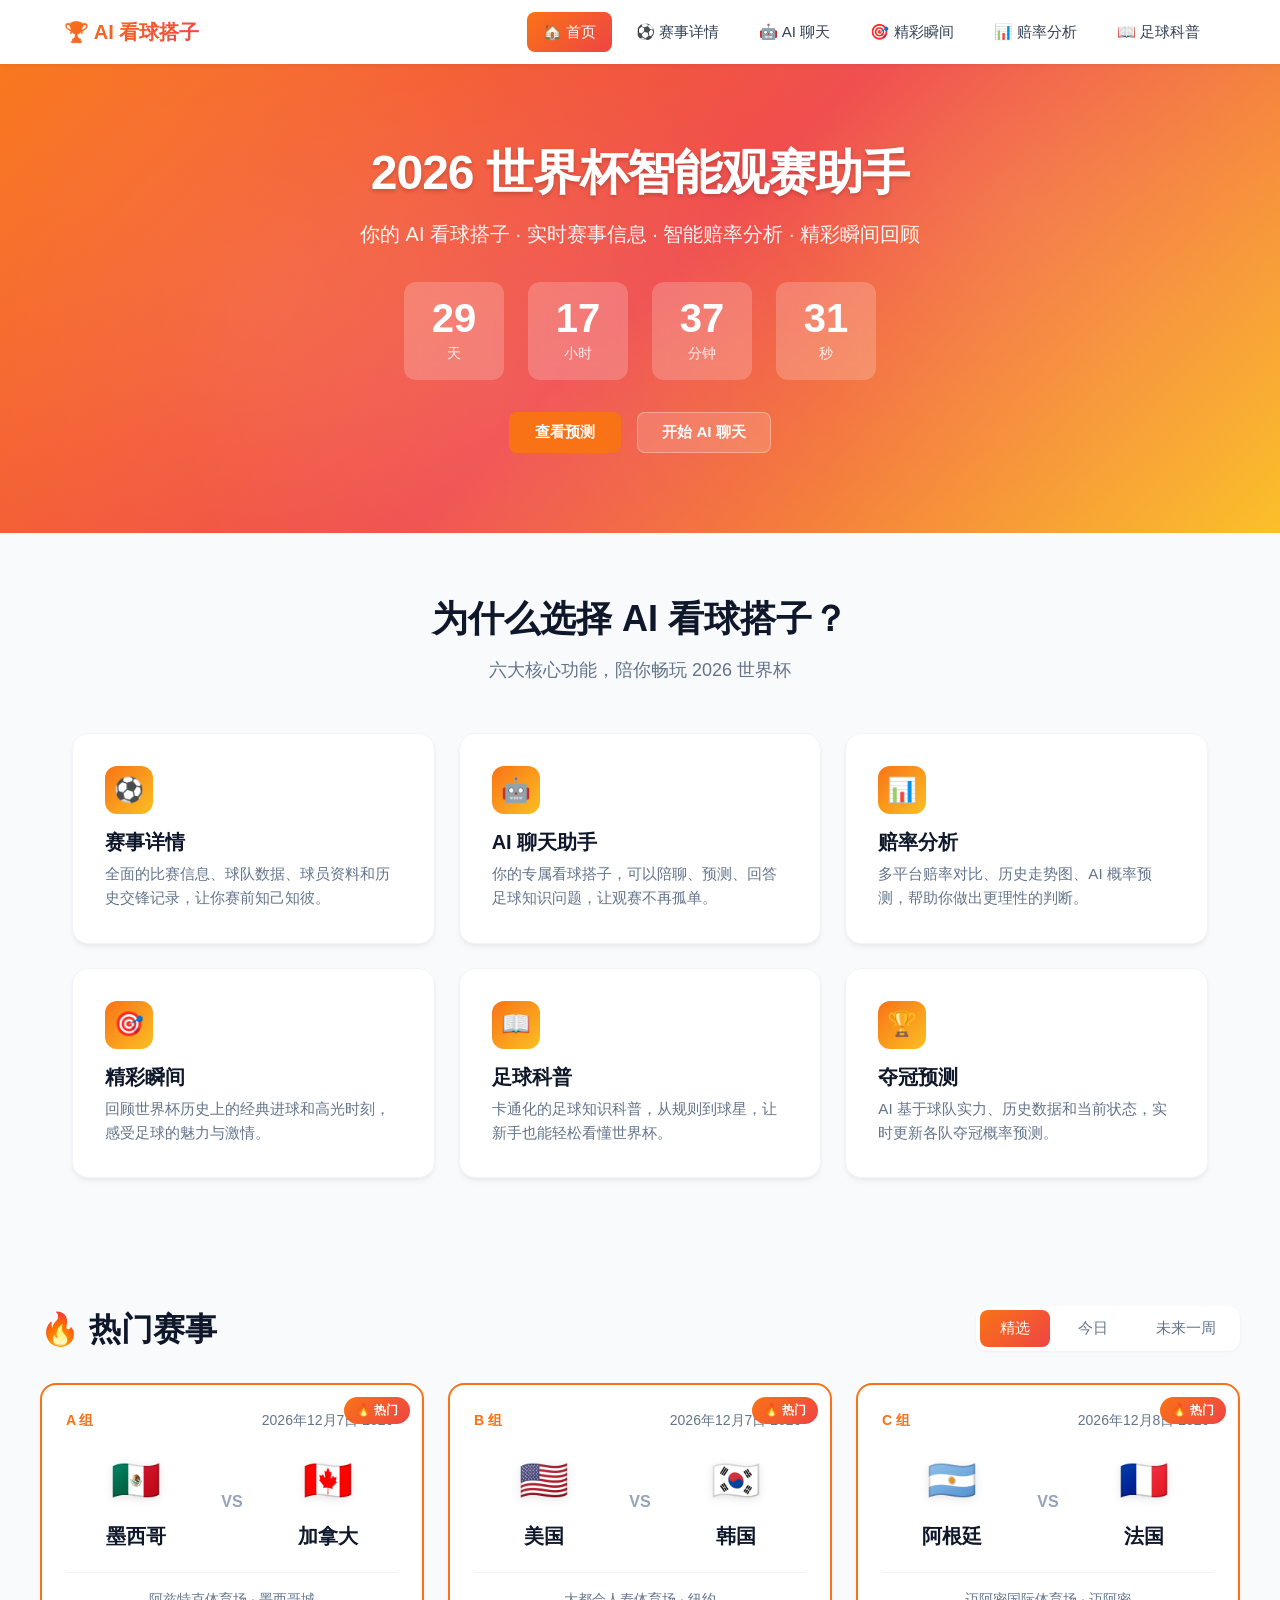
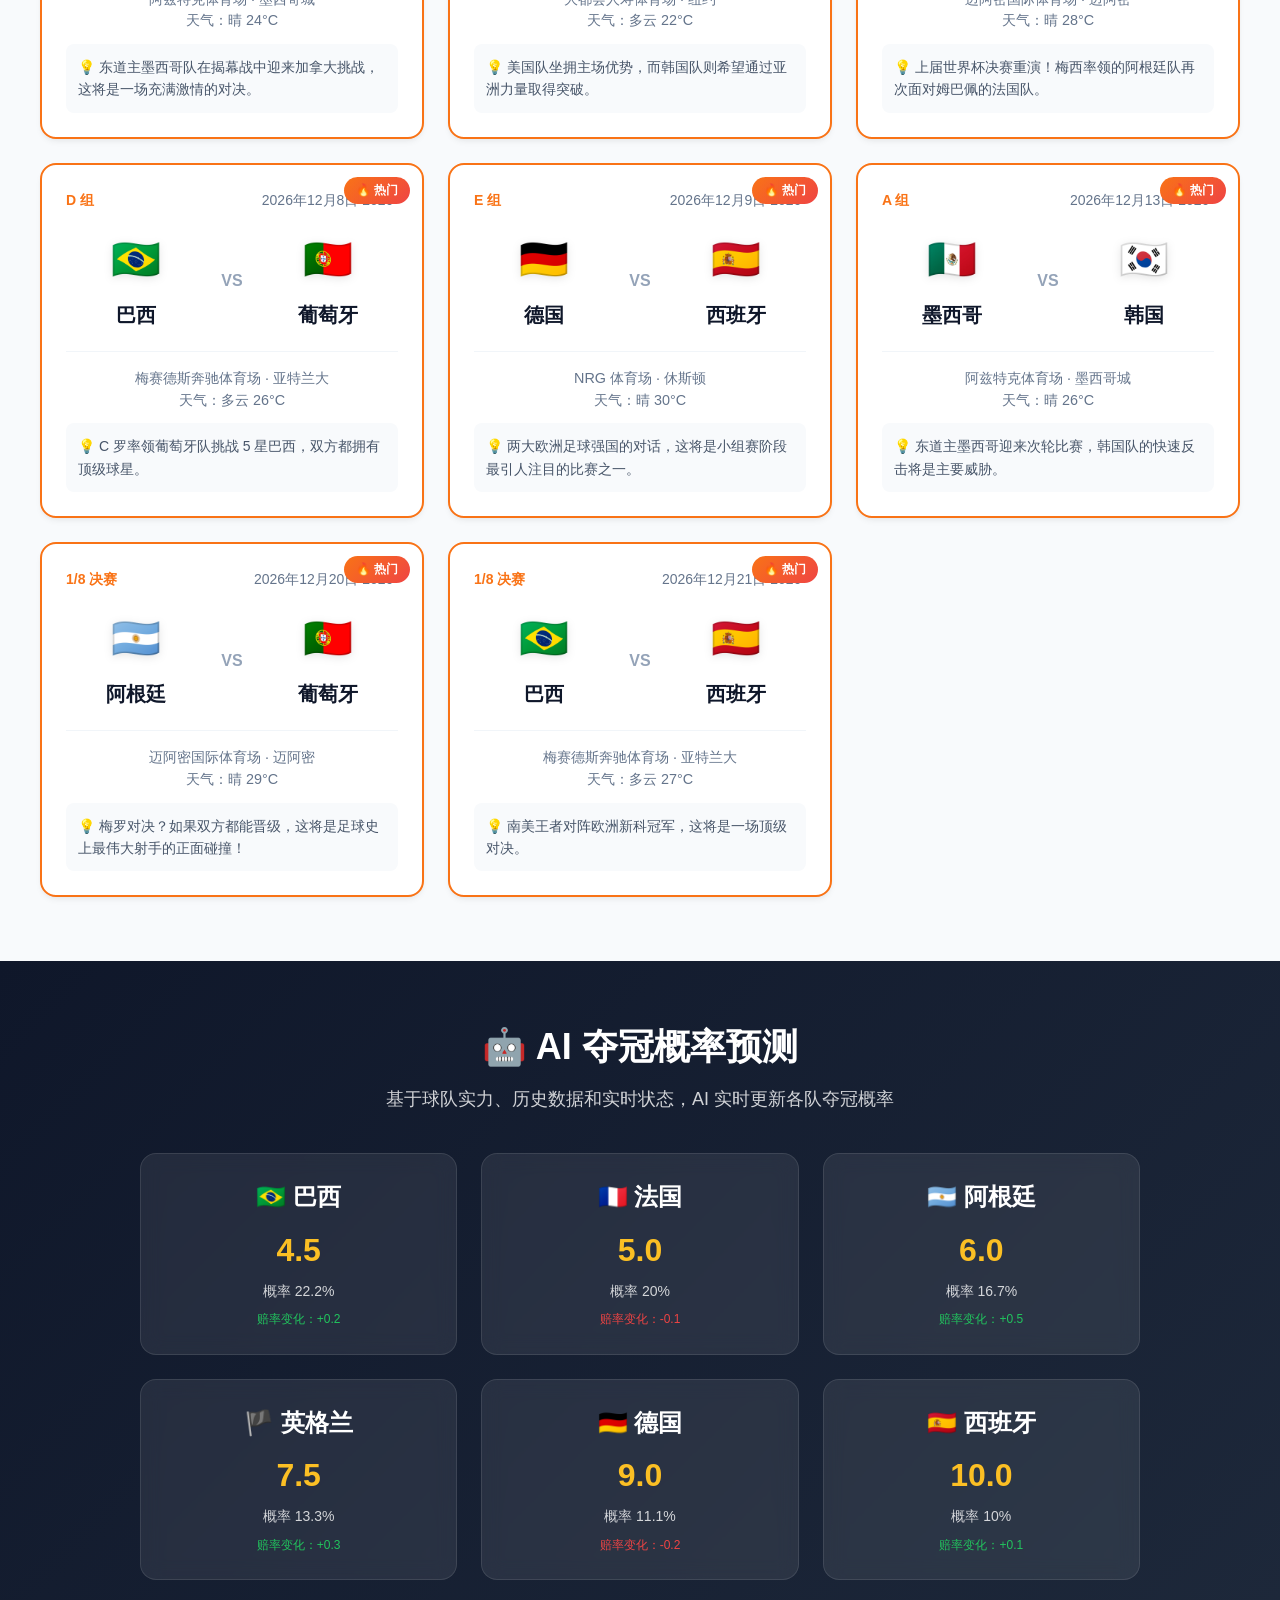
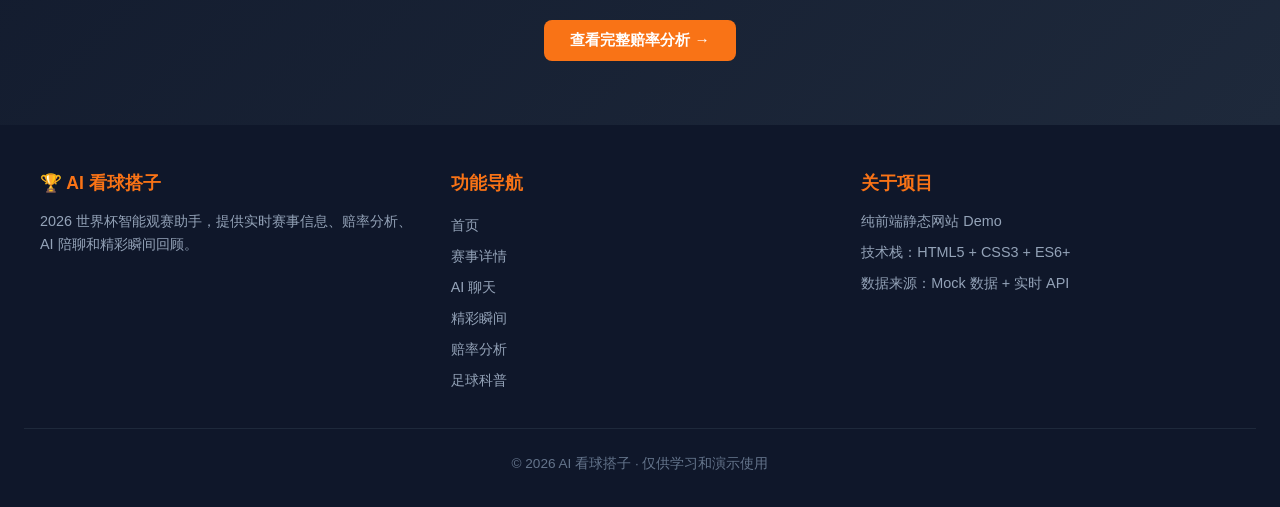
==== index.html @ 65ddd006 "feat: 2026 世界杯智能观赛助手 MVP 版本 - 首页、赛事详情、AI 聊天、精彩瞬间、赔率分析、足球科普 6 大功能模块" ====
<!DOCTYPE html>
<html lang="zh-CN">
<head>
  <meta charset="UTF-8" />
  <meta name="viewport" content="width=device-width, initial-scale=1.0" />
  <title>AI 看球搭子 — 2026 世界杯智能观赛助手</title>
  <meta name="description" content="2026 世界杯智能观赛助手，提供赛事信息、赔率分析、AI 陪聊和精彩瞬间回顾。" />
  <link rel="stylesheet" href="src/styles/variables.css" />
  <link rel="stylesheet" href="src/styles/reset.css" />
  <link rel="stylesheet" href="src/styles/global.css" />
  <link rel="stylesheet" href="src/styles/home.css" />
</head>
<body>
  <nav class="header" id="app-header"></nav>

  <section class="home-hero">
    <div class="home-hero-content">
      <h1 class="home-hero__title">2026 世界杯智能观赛助手</h1>
      <p class="home-hero__subtitle">
        你的 AI 看球搭子 · 实时赛事信息 · 智能赔率分析 · 精彩瞬间回顾
      </p>

      <div class="home-hero__countdown" id="countdown">
        <div class="countdown-item">
          <div class="countdown-item__value" id="cd-days">00</div>
          <div class="countdown-item__label">天</div>
        </div>
        <div class="countdown-item">
          <div class="countdown-item__value" id="cd-hours">00</div>
          <div class="countdown-item__label">小时</div>
        </div>
        <div class="countdown-item">
          <div class="countdown-item__value" id="cd-minutes">00</div>
          <div class="countdown-item__label">分钟</div>
        </div>
        <div class="countdown-item">
          <div class="countdown-item__value" id="cd-seconds">00</div>
          <div class="countdown-item__label">秒</div>
        </div>
      </div>

      <div class="home-hero__cta">
        <button class="btn btn-primary" id="cta-prediction" type="button">
          查看预测
        </button>
        <button class="btn btn-secondary" id="cta-chat" type="button" style="background: rgba(255,255,255,0.15); color: white; border: 1px solid rgba(255,255,255,0.3);">
          开始 AI 聊天
        </button>
      </div>
    </div>
  </section>

  <section class="home-features">
    <h2 class="home-features__title">为什么选择 AI 看球搭子？</h2>
    <p class="home-features__subtitle">六大核心功能，陪你畅玩 2026 世界杯</p>

    <div class="feature-grid">
      <a href="match-detail.html" class="feature-card" style="text-decoration: none; color: inherit;">
        <div class="feature-card__icon">⚽</div>
        <h3 class="feature-card__title">赛事详情</h3>
        <p class="feature-card__desc">
          全面的比赛信息、球队数据、球员资料和历史交锋记录，让你赛前知己知彼。
        </p>
      </a>

      <a href="chat.html" class="feature-card" style="text-decoration: none; color: inherit;">
        <div class="feature-card__icon">🤖</div>
        <h3 class="feature-card__title">AI 聊天助手</h3>
        <p class="feature-card__desc">
          你的专属看球搭子，可以陪聊、预测、回答足球知识问题，让观赛不再孤单。
        </p>
      </a>

      <a href="odds.html" class="feature-card" style="text-decoration: none; color: inherit;">
        <div class="feature-card__icon">📊</div>
        <h3 class="feature-card__title">赔率分析</h3>
        <p class="feature-card__desc">
          多平台赔率对比、历史走势图、AI 概率预测，帮助你做出更理性的判断。
        </p>
      </a>

      <a href="highlights.html" class="feature-card" style="text-decoration: none; color: inherit;">
        <div class="feature-card__icon">🎯</div>
        <h3 class="feature-card__title">精彩瞬间</h3>
        <p class="feature-card__desc">
          回顾世界杯历史上的经典进球和高光时刻，感受足球的魅力与激情。
        </p>
      </a>

      <a href="cartoon.html" class="feature-card" style="text-decoration: none; color: inherit;">
        <div class="feature-card__icon">📖</div>
        <h3 class="feature-card__title">足球科普</h3>
        <p class="feature-card__desc">
          卡通化的足球知识科普，从规则到球星，让新手也能轻松看懂世界杯。
        </p>
      </a>

      <a href="odds.html" class="feature-card" style="text-decoration: none; color: inherit;">
        <div class="feature-card__icon">🏆</div>
        <h3 class="feature-card__title">夺冠预测</h3>
        <p class="feature-card__desc">
          AI 基于球队实力、历史数据和当前状态，实时更新各队夺冠概率预测。
        </p>
      </a>
    </div>
  </section>

  <section class="home-matches">
    <div class="home-matches__inner">
      <div class="home-matches__header">
        <h2 class="home-matches__title">🔥 热门赛事</h2>
        <div class="home-tabs" id="match-tabs">
          <button class="home-tab home-tab--active" data-tab="hot" type="button">精选</button>
          <button class="home-tab" data-tab="today" type="button">今日</button>
          <button class="home-tab" data-tab="upcoming" type="button">未来一周</button>
        </div>
      </div>

      <div class="match-grid" id="match-list">
        <div style="grid-column: 1 / -1; text-align: center; padding: 3rem; color: #64748b;">
          正在加载比赛信息...
        </div>
      </div>
    </div>
  </section>

  <section class="home-ai-prediction">
    <div class="home-ai-prediction__inner">
      <h2 class="home-ai-prediction__title">🤖 AI 夺冠概率预测</h2>
      <p class="home-ai-prediction__subtitle">
        基于球队实力、历史数据和实时状态，AI 实时更新各队夺冠概率
      </p>

      <div class="prediction-grid" id="prediction-grid">
        <div style="grid-column: 1 / -1; color: rgba(255,255,255,0.7); text-align: center; padding: 2rem;">
          正在加载预测数据...
        </div>
      </div>

      <button class="btn btn-primary" id="cta-odds-detail" type="button">
        查看完整赔率分析 →
      </button>
    </div>
  </section>

  <footer class="footer" id="app-footer"></footer>

  <script type="module" src="src/pages/Home.js"></script>
</body>
</html>
---- src/styles/variables.css ----
:root {
  --primary: #f97316;
  --secondary: #ef4444;
  --accent: #fbbf24;
  --dark: #0f172a;
  --dark-2: #1e293b;
  --dark-3: #334155;
  --light: #f8fafc;
  --light-2: #e2e8f0;
  --light-3: #cbd5e1;
  --success: #22c55e;
  --warning: #facc15;
  --danger: #ef4444;
  --info: #3b82f6;
  --font-family: 'Outfit', -apple-system, BlinkMacSystemFont, 'Segoe UI', sans-serif;
  --spacing-xs: 0.25rem;
  --spacing-sm: 0.5rem;
  --spacing-md: 1rem;
  --spacing-lg: 1.5rem;
  --spacing-xl: 2rem;
  --spacing-2xl: 3rem;
  --radius-sm: 0.25rem;
  --radius-md: 0.5rem;
  --radius-lg: 1rem;
  --radius-xl: 1.5rem;
  --shadow-sm: 0 1px 2px rgba(0, 0, 0, 0.05);
  --shadow-md: 0 4px 6px -1px rgba(0, 0, 0, 0.1), 0 2px 4px -1px rgba(0, 0, 0, 0.06);
  --shadow-lg: 0 10px 15px -3px rgba(0, 0, 0, 0.1), 0 4px 6px -2px rgba(0, 0, 0, 0.05);
  --shadow-xl: 0 20px 25px -5px rgba(0, 0, 0, 0.1), 0 10px 10px -5px rgba(0, 0, 0, 0.04);
  --transition-fast: 0.15s ease;
  --transition: 0.3s ease;
  --transition-slow: 0.5s ease;
}
---- src/styles/global.css ----
@import './variables.css';
@import './reset.css';

.container {
  max-width: 1200px;
  margin: 0 auto;
  padding: 0 var(--spacing-md);
}

.section {
  padding: var(--spacing-2xl) 0;
}

.section-title {
  font-size: 2rem;
  font-weight: 700;
  margin-bottom: var(--spacing-lg);
  color: var(--dark);
}

.section-subtitle {
  font-size: 1.125rem;
  color: var(--dark-3);
  margin-bottom: var(--spacing-xl);
}

.btn {
  display: inline-flex;
  align-items: center;
  justify-content: center;
  padding: var(--spacing-sm) var(--spacing-lg);
  border-radius: var(--radius-md);
  font-weight: 600;
  font-size: 0.95rem;
  transition: all var(--transition-fast);
  border: 2px solid transparent;
  cursor: pointer;
  gap: var(--spacing-sm);
}

.btn-primary {
  background-color: var(--primary);
  color: white;
}

.btn-primary:hover {
  background-color: var(--secondary);
  transform: translateY(-1px);
  box-shadow: var(--shadow-md);
}

.btn-secondary {
  background-color: white;
  color: var(--dark);
  border-color: var(--light-3);
}

.btn-secondary:hover {
  border-color: var(--primary);
  color: var(--primary);
}

.card {
  background: white;
  border-radius: var(--radius-lg);
  padding: var(--spacing-lg);
  box-shadow: var(--shadow-md);
  transition: transform var(--transition), box-shadow var(--transition);
}

.card:hover {
  transform: translateY(-2px);
  box-shadow: var(--shadow-lg);
}

.grid {
  display: grid;
  gap: var(--spacing-lg);
}

.grid-2 {
  grid-template-columns: repeat(2, 1fr);
}

.grid-3 {
  grid-template-columns: repeat(3, 1fr);
}

.grid-4 {
  grid-template-columns: repeat(4, 1fr);
}

.flex {
  display: flex;
}

.flex-col {
  flex-direction: column;
}

.items-center {
  align-items: center;
}

.justify-center {
  justify-content: center;
}

.justify-between {
  justify-content: space-between;
}

.gap-sm {
  gap: var(--spacing-sm);
}

.gap-md {
  gap: var(--spacing-md);
}

.gap-lg {
  gap: var(--spacing-lg);
}

.text-center {
  text-align: center;
}

.text-primary {
  color: var(--primary);
}

.text-secondary {
  color: var(--secondary);
}

.text-muted {
  color: var(--dark-3);
}

.text-success {
  color: var(--success);
}

.text-danger {
  color: var(--danger);
}

.bg-primary {
  background-color: var(--primary);
}

.bg-dark {
  background-color: var(--dark);
  color: white;
}

.bg-accent {
  background-color: var(--accent);
}

.badge {
  display: inline-block;
  padding: var(--spacing-xs) var(--spacing-md);
  border-radius: var(--radius-sm);
  font-size: 0.75rem;
  font-weight: 600;
  text-transform: uppercase;
  letter-spacing: 0.05em;
}

.badge-primary {
  background-color: rgba(249, 115, 22, 0.15);
  color: var(--primary);
}

.badge-success {
  background-color: rgba(34, 197, 94, 0.15);
  color: var(--success);
}

.badge-danger {
  background-color: rgba(239, 68, 68, 0.15);
  color: var(--danger);
}

.mt-sm { margin-top: var(--spacing-sm); }
.mt-md { margin-top: var(--spacing-md); }
.mt-lg { margin-top: var(--spacing-lg); }
.mb-sm { margin-bottom: var(--spacing-sm); }
.mb-md { margin-bottom: var(--spacing-md); }
.mb-lg { margin-bottom: var(--spacing-lg); }

@media (max-width: 1024px) {
  .grid-4 {
    grid-template-columns: repeat(2, 1fr);
  }
  .grid-3 {
    grid-template-columns: repeat(2, 1fr);
  }
}

@media (max-width: 768px) {
  .section {
    padding: var(--spacing-xl) 0;
  }
  .section-title {
    font-size: 1.5rem;
  }
  .grid-2, .grid-3, .grid-4 {
    grid-template-columns: 1fr;
  }
  html {
    font-size: 14px;
  }
}
---- src/styles/home.css ----
.home-hero {
  background: linear-gradient(135deg, #f97316 0%, #ef4444 50%, #fbbf24 100%);
  color: white;
  padding: 80px 20px;
  text-align: center;
  position: relative;
  overflow: hidden;
}

.home-hero::before {
  content: '';
  position: absolute;
  top: 0;
  left: 0;
  right: 0;
  bottom: 0;
  background-image: radial-gradient(circle at 20% 50%, rgba(255,255,255,0.1) 0%, transparent 50%),
                    radial-gradient(circle at 80% 30%, rgba(255,255,255,0.1) 0%, transparent 50%),
                    radial-gradient(circle at 40% 70%, rgba(255,255,255,0.08) 0%, transparent 40%);
  pointer-events: none;
}

.home-hero-content {
  position: relative;
  z-index: 1;
  max-width: 800px;
  margin: 0 auto;
}

.home-hero__title {
  font-size: 3rem;
  font-weight: 800;
  margin-bottom: 1rem;
  letter-spacing: -0.02em;
  text-shadow: 0 2px 4px rgba(0,0,0,0.2);
}

.home-hero__subtitle {
  font-size: 1.25rem;
  opacity: 0.95;
  margin-bottom: 2rem;
}

.home-hero__countdown {
  display: flex;
  justify-content: center;
  gap: 1.5rem;
  margin-bottom: 2rem;
  flex-wrap: wrap;
}

.countdown-item {
  background: rgba(255, 255, 255, 0.2);
  backdrop-filter: blur(10px);
  border-radius: 12px;
  padding: 1rem 1.5rem;
  min-width: 100px;
}

.countdown-item__value {
  font-size: 2.5rem;
  font-weight: 800;
  line-height: 1;
}

.countdown-item__label {
  font-size: 0.875rem;
  opacity: 0.9;
  margin-top: 0.25rem;
}

.home-hero__cta {
  display: flex;
  gap: 1rem;
  justify-content: center;
  flex-wrap: wrap;
}

.home-features {
  padding: 4rem 2rem;
  max-width: 1200px;
  margin: 0 auto;
}

.home-features__title {
  font-size: 2.25rem;
  font-weight: 700;
  text-align: center;
  margin-bottom: 1rem;
  color: #0f172a;
}

.home-features__subtitle {
  text-align: center;
  color: #64748b;
  margin-bottom: 3rem;
  font-size: 1.125rem;
}

.feature-grid {
  display: grid;
  grid-template-columns: repeat(auto-fit, minmax(280px, 1fr));
  gap: 1.5rem;
}

.feature-card {
  background: white;
  border-radius: 16px;
  padding: 2rem;
  box-shadow: 0 4px 6px -1px rgba(0, 0, 0, 0.05), 0 2px 4px -1px rgba(0, 0, 0, 0.03);
  transition: all 0.3s ease;
  border: 1px solid #f1f5f9;
}

.feature-card:hover {
  transform: translateY(-4px);
  box-shadow: 0 20px 25px -5px rgba(0, 0, 0, 0.1), 0 10px 10px -5px rgba(0, 0, 0, 0.04);
  border-color: #f97316;
}

.feature-card__icon {
  width: 48px;
  height: 48px;
  background: linear-gradient(135deg, #f97316, #fbbf24);
  border-radius: 12px;
  display: flex;
  align-items: center;
  justify-content: center;
  font-size: 1.5rem;
  margin-bottom: 1rem;
}

.feature-card__title {
  font-size: 1.25rem;
  font-weight: 700;
  margin-bottom: 0.5rem;
  color: #0f172a;
}

.feature-card__desc {
  color: #64748b;
  font-size: 0.95rem;
  line-height: 1.6;
}

.home-matches {
  background: #f8fafc;
  padding: 4rem 2rem;
}

.home-matches__inner {
  max-width: 1200px;
  margin: 0 auto;
}

.home-matches__header {
  display: flex;
  justify-content: space-between;
  align-items: center;
  margin-bottom: 2rem;
  flex-wrap: wrap;
  gap: 1rem;
}

.home-matches__title {
  font-size: 2rem;
  font-weight: 700;
  color: #0f172a;
}

.home-tabs {
  display: flex;
  gap: 0.5rem;
  background: white;
  padding: 0.25rem;
  border-radius: 12px;
  box-shadow: 0 1px 3px rgba(0, 0, 0, 0.05);
}

.home-tab {
  padding: 0.5rem 1.25rem;
  border-radius: 8px;
  font-size: 0.95rem;
  font-weight: 500;
  color: #64748b;
  cursor: pointer;
  transition: all 0.2s ease;
  border: none;
  background: transparent;
}

.home-tab:hover {
  color: #f97316;
  background: #fff7ed;
}

.home-tab--active {
  background: linear-gradient(135deg, #f97316, #ef4444);
  color: white;
}

.home-tab--active:hover {
  background: linear-gradient(135deg, #f97316, #ef4444);
  color: white;
}

.match-grid {
  display: grid;
  grid-template-columns: repeat(auto-fit, minmax(350px, 1fr));
  gap: 1.5rem;
}

.match-card {
  background: white;
  border-radius: 16px;
  padding: 1.5rem;
  box-shadow: 0 4px 6px -1px rgba(0, 0, 0, 0.05), 0 2px 4px -1px rgba(0, 0, 0, 0.03);
  transition: all 0.3s ease;
  cursor: pointer;
  border: 2px solid transparent;
}

.match-card:hover {
  transform: translateY(-4px);
  box-shadow: 0 20px 25px -5px rgba(0, 0, 0, 0.1), 0 10px 10px -5px rgba(0, 0, 0, 0.04);
  border-color: #f97316;
}

.match-card--hot {
  border: 2px solid #f97316;
  position: relative;
  overflow: hidden;
}

.match-card--hot::before {
  content: '🔥 热门';
  position: absolute;
  top: 12px;
  right: 12px;
  background: linear-gradient(135deg, #f97316, #ef4444);
  color: white;
  padding: 0.25rem 0.75rem;
  border-radius: 100px;
  font-size: 0.75rem;
  font-weight: 600;
}

.match-card__header {
  display: flex;
  justify-content: space-between;
  align-items: center;
  margin-bottom: 1rem;
  font-size: 0.875rem;
  color: #64748b;
}

.match-card__stage {
  font-weight: 600;
  color: #f97316;
}

.match-card__teams {
  display: flex;
  justify-content: space-between;
  align-items: center;
  margin-bottom: 1rem;
}

.team-info {
  flex: 1;
  text-align: center;
}

.team-info__name {
  font-size: 1.25rem;
  font-weight: 700;
  color: #0f172a;
  margin-bottom: 0.25rem;
}

.team-info__flag {
  font-size: 2.5rem;
  margin-bottom: 0.5rem;
  filter: drop-shadow(0 2px 4px rgba(0,0,0,0.1));
}

.match-card__vs {
  padding: 0 1rem;
  font-weight: 700;
  font-size: 1rem;
  color: #94a3b8;
}

.match-card__info {
  text-align: center;
  padding-top: 1rem;
  border-top: 1px solid #f1f5f9;
  font-size: 0.9rem;
  color: #64748b;
  line-height: 1.5;
}

.match-card__venue {
  font-weight: 500;
}

.match-card__preview {
  margin-top: 0.75rem;
  padding: 0.75rem;
  background: #f8fafc;
  border-radius: 8px;
  font-size: 0.875rem;
  color: #475569;
  text-align: left;
  line-height: 1.6;
}

.home-ai-prediction {
  background: linear-gradient(135deg, #0f172a 0%, #1e293b 100%);
  color: white;
  padding: 4rem 2rem;
}

.home-ai-prediction__inner {
  max-width: 1000px;
  margin: 0 auto;
  text-align: center;
}

.home-ai-prediction__title {
  font-size: 2.25rem;
  font-weight: 700;
  margin-bottom: 1rem;
}

.home-ai-prediction__subtitle {
  font-size: 1.125rem;
  opacity: 0.8;
  margin-bottom: 2.5rem;
}

.prediction-grid {
  display: grid;
  grid-template-columns: repeat(auto-fit, minmax(250px, 1fr));
  gap: 1.5rem;
  margin-bottom: 2.5rem;
}

.prediction-card {
  background: rgba(255, 255, 255, 0.08);
  backdrop-filter: blur(10px);
  border-radius: 16px;
  padding: 1.5rem;
  border: 1px solid rgba(255,255,255,0.1);
}

.prediction-card__team {
  font-size: 1.5rem;
  font-weight: 700;
  margin-bottom: 0.5rem;
}

.prediction-card__odds {
  font-size: 2rem;
  font-weight: 800;
  color: #fbbf24;
  margin-bottom: 0.25rem;
}

.prediction-card__prob {
  font-size: 0.875rem;
  opacity: 0.8;
}

.prediction-card__change {
  font-size: 0.75rem;
  color: #22c55e;
  margin-top: 0.5rem;
}

.prediction-card__change--down {
  color: #ef4444;
}

@media (max-width: 768px) {
  .home-hero {
    padding: 4rem 1rem;
  }

  .home-hero__title {
    font-size: 2rem;
  }

  .home-hero__subtitle {
    font-size: 1rem;
  }

  .countdown-item {
    padding: 0.75rem 1rem;
    min-width: 80px;
  }

  .countdown-item__value {
    font-size: 1.75rem;
  }

  .home-features {
    padding: 2.5rem 1rem;
  }

  .home-features__title {
    font-size: 1.75rem;
  }

  .home-matches {
    padding: 2.5rem 1rem;
  }

  .home-matches__title {
    font-size: 1.5rem;
  }

  .match-grid {
    grid-template-columns: 1fr;
  }

  .team-info__name {
    font-size: 1.1rem;
  }

  .home-ai-prediction {
    padding: 2.5rem 1rem;
  }

  .home-ai-prediction__title {
    font-size: 1.75rem;
  }
}
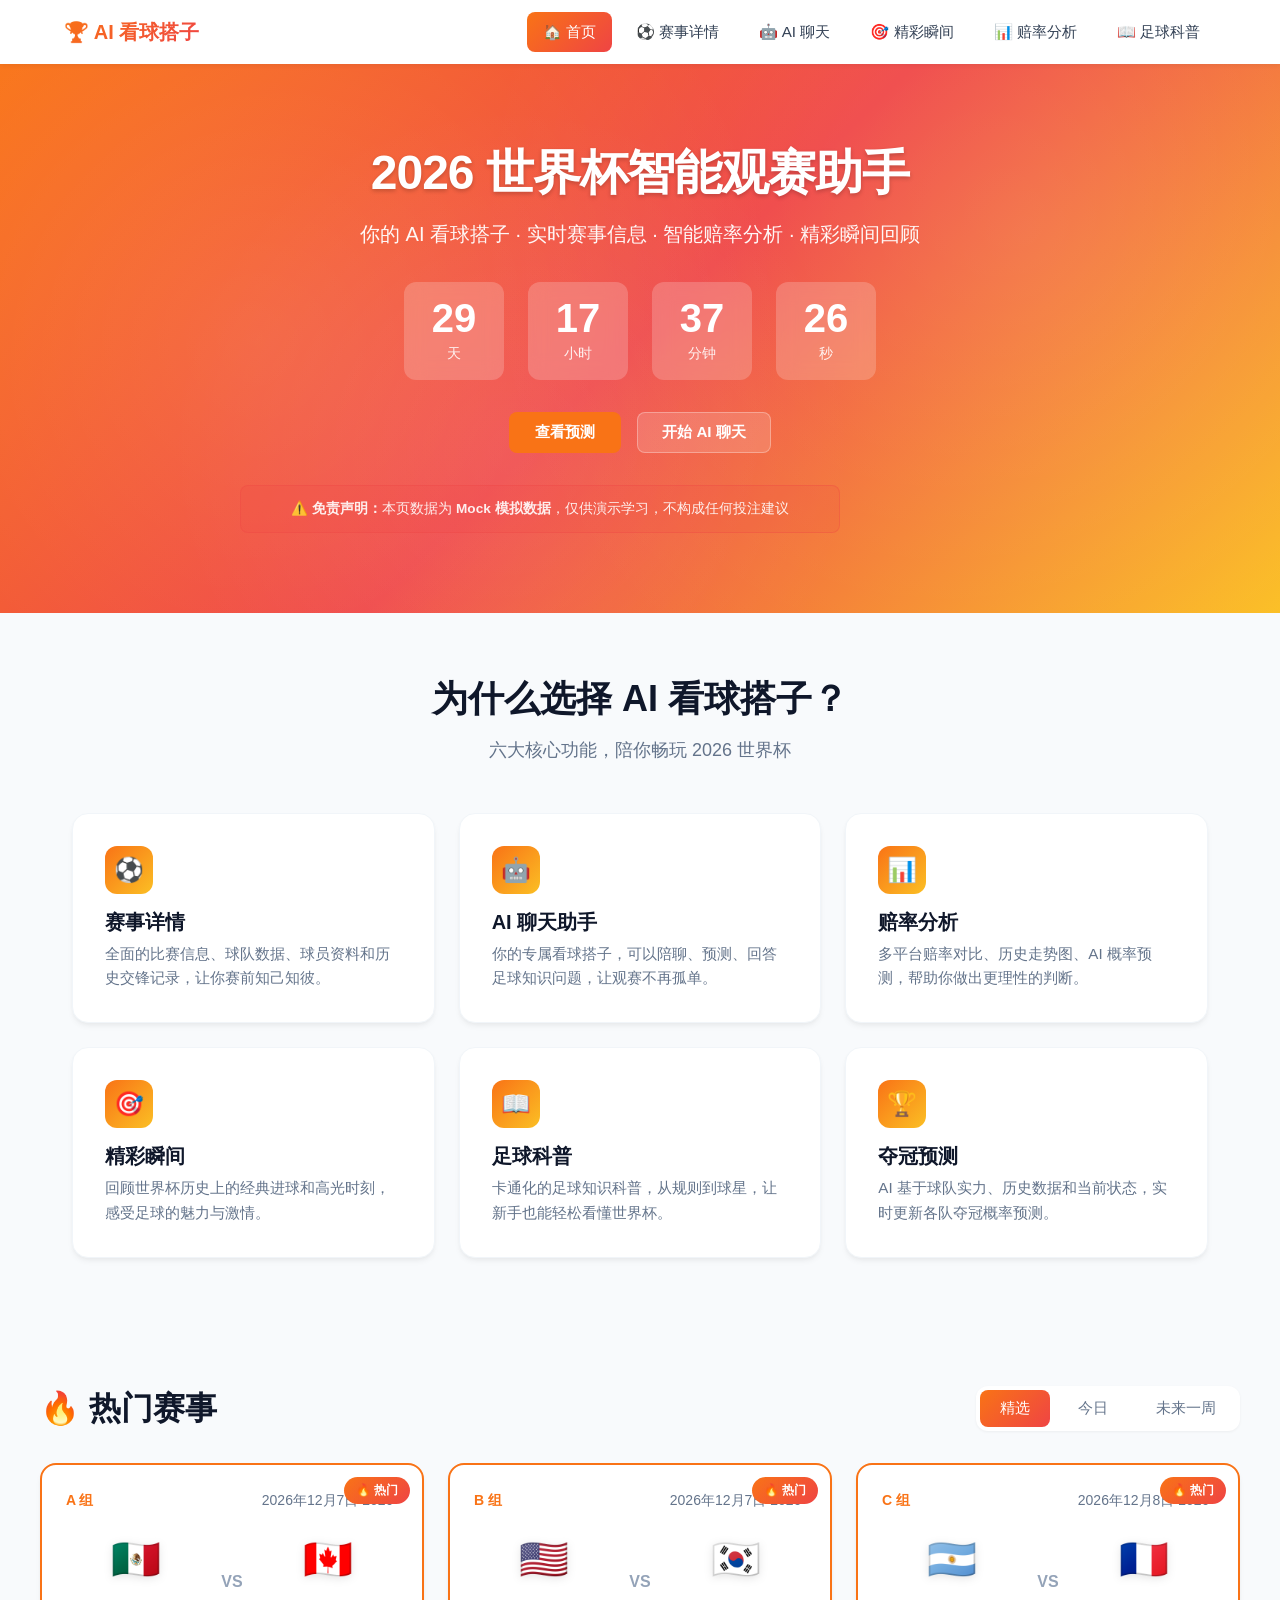
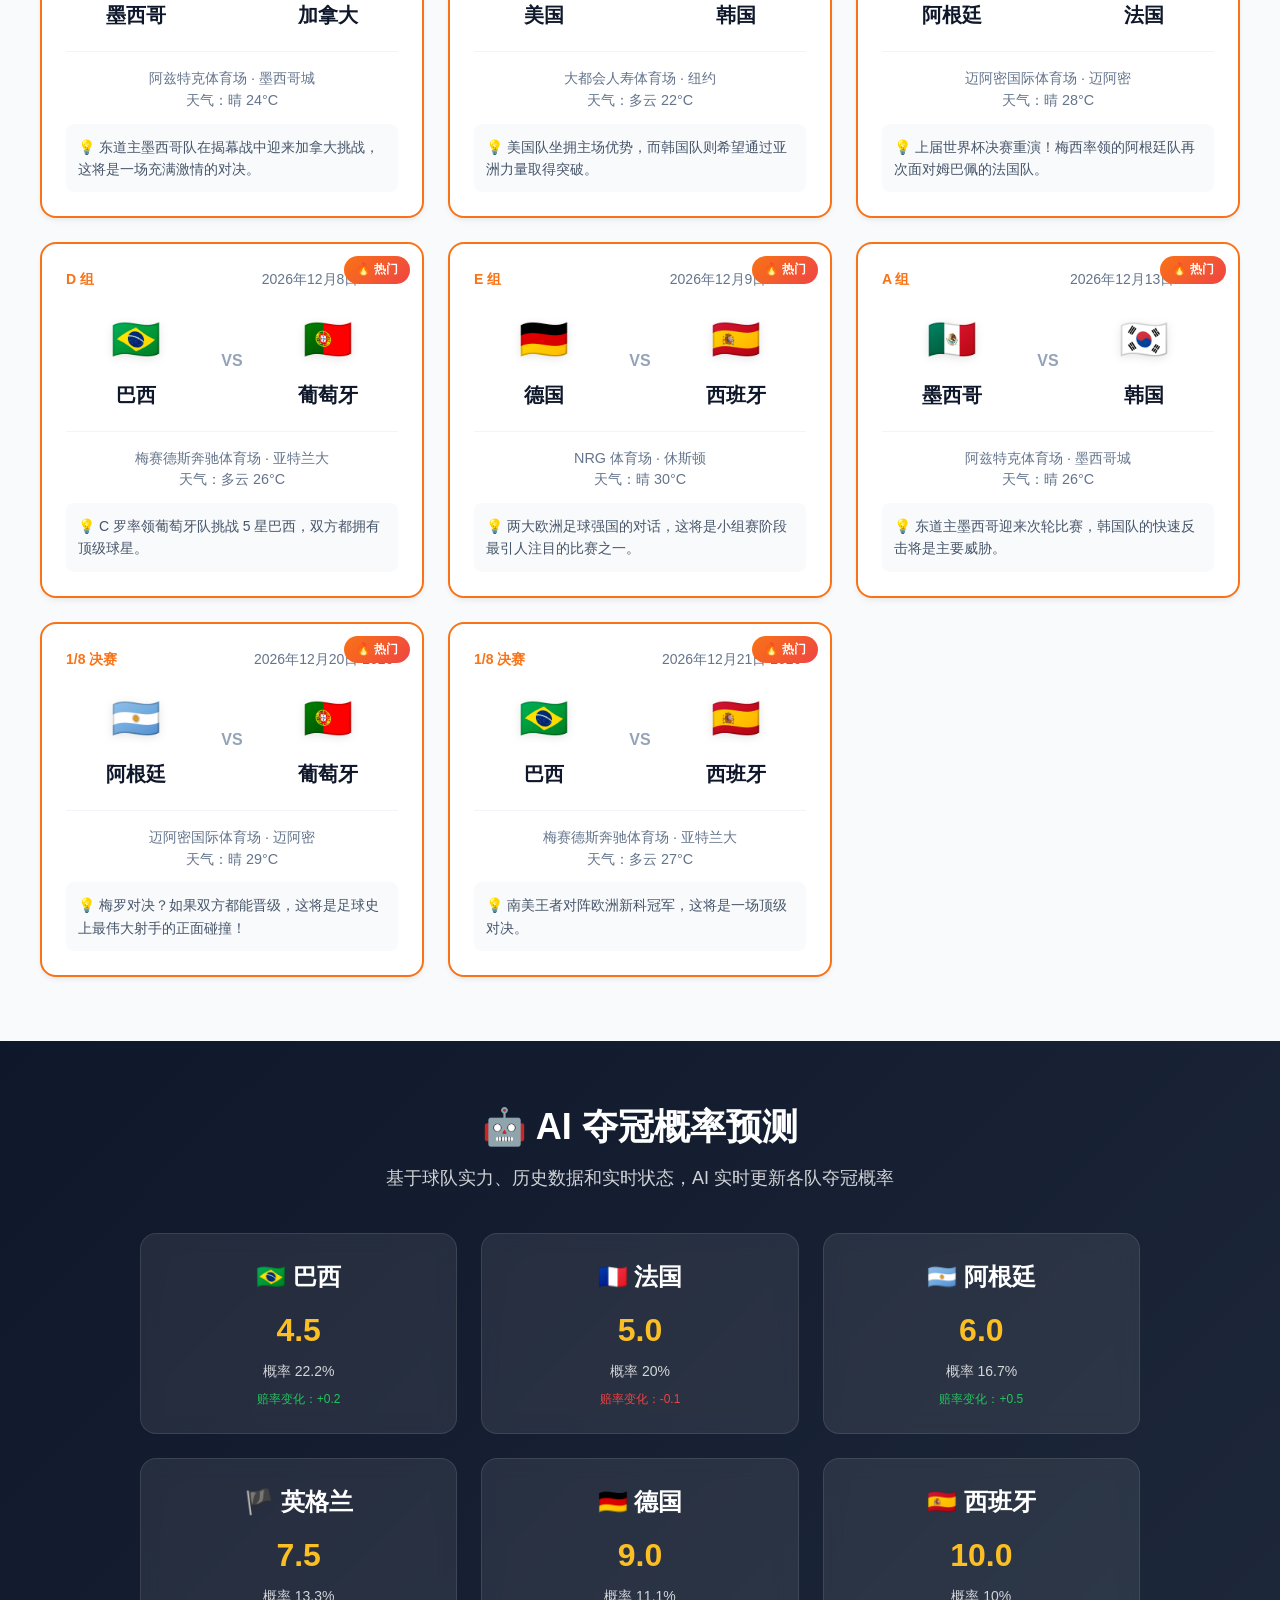
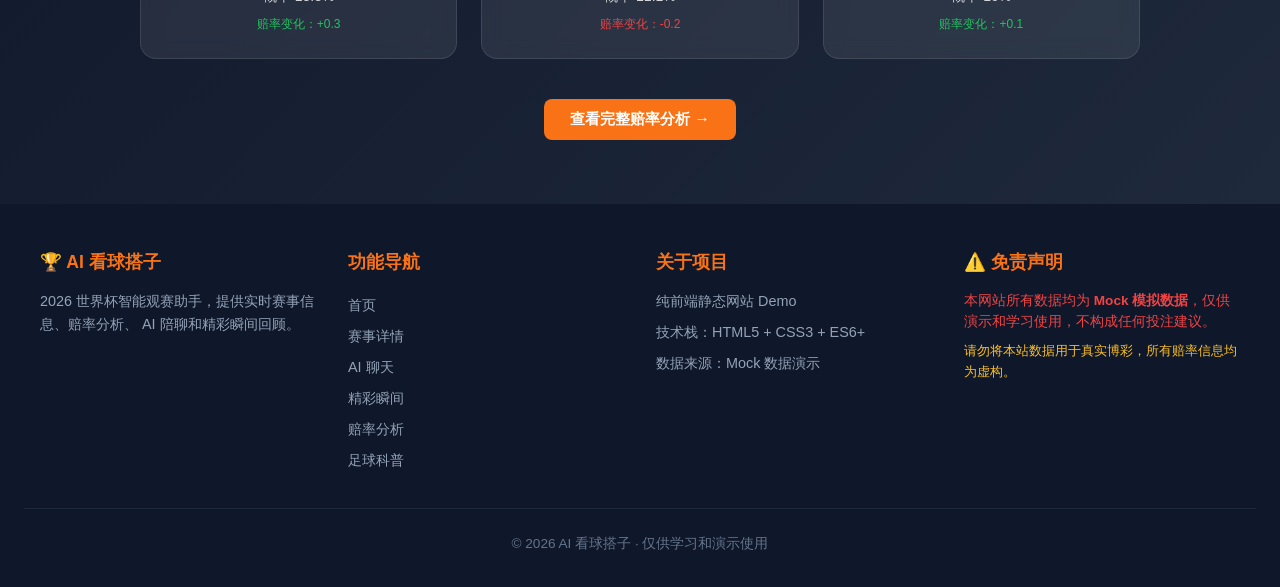
==== commit d8a7601f: "docs: 添加数据免责声明，提醒用户数据为Mock模拟数据" ====
--- a/index.html
+++ b/index.html
@@ -46,6 +46,10 @@
         <button class="btn btn-secondary" id="cta-chat" type="button" style="background: rgba(255,255,255,0.15); color: white; border: 1px solid rgba(255,255,255,0.3);">
           开始 AI 聊天
         </button>
+      </div>
+
+      <div class="home-hero__disclaimer" style="margin-top: 2rem; padding: 0.75rem 1rem; background: rgba(239, 68, 68, 0.15); border: 1px solid rgba(239, 68, 68, 0.3); border-radius: 8px; font-size: 0.85rem; color: rgba(255,255,255,0.9); max-width: 600px;">
+        ⚠️ <strong>免责声明：</strong>本页数据为 <strong>Mock 模拟数据</strong>，仅供演示学习，不构成任何投注建议
       </div>
     </div>
   </section>
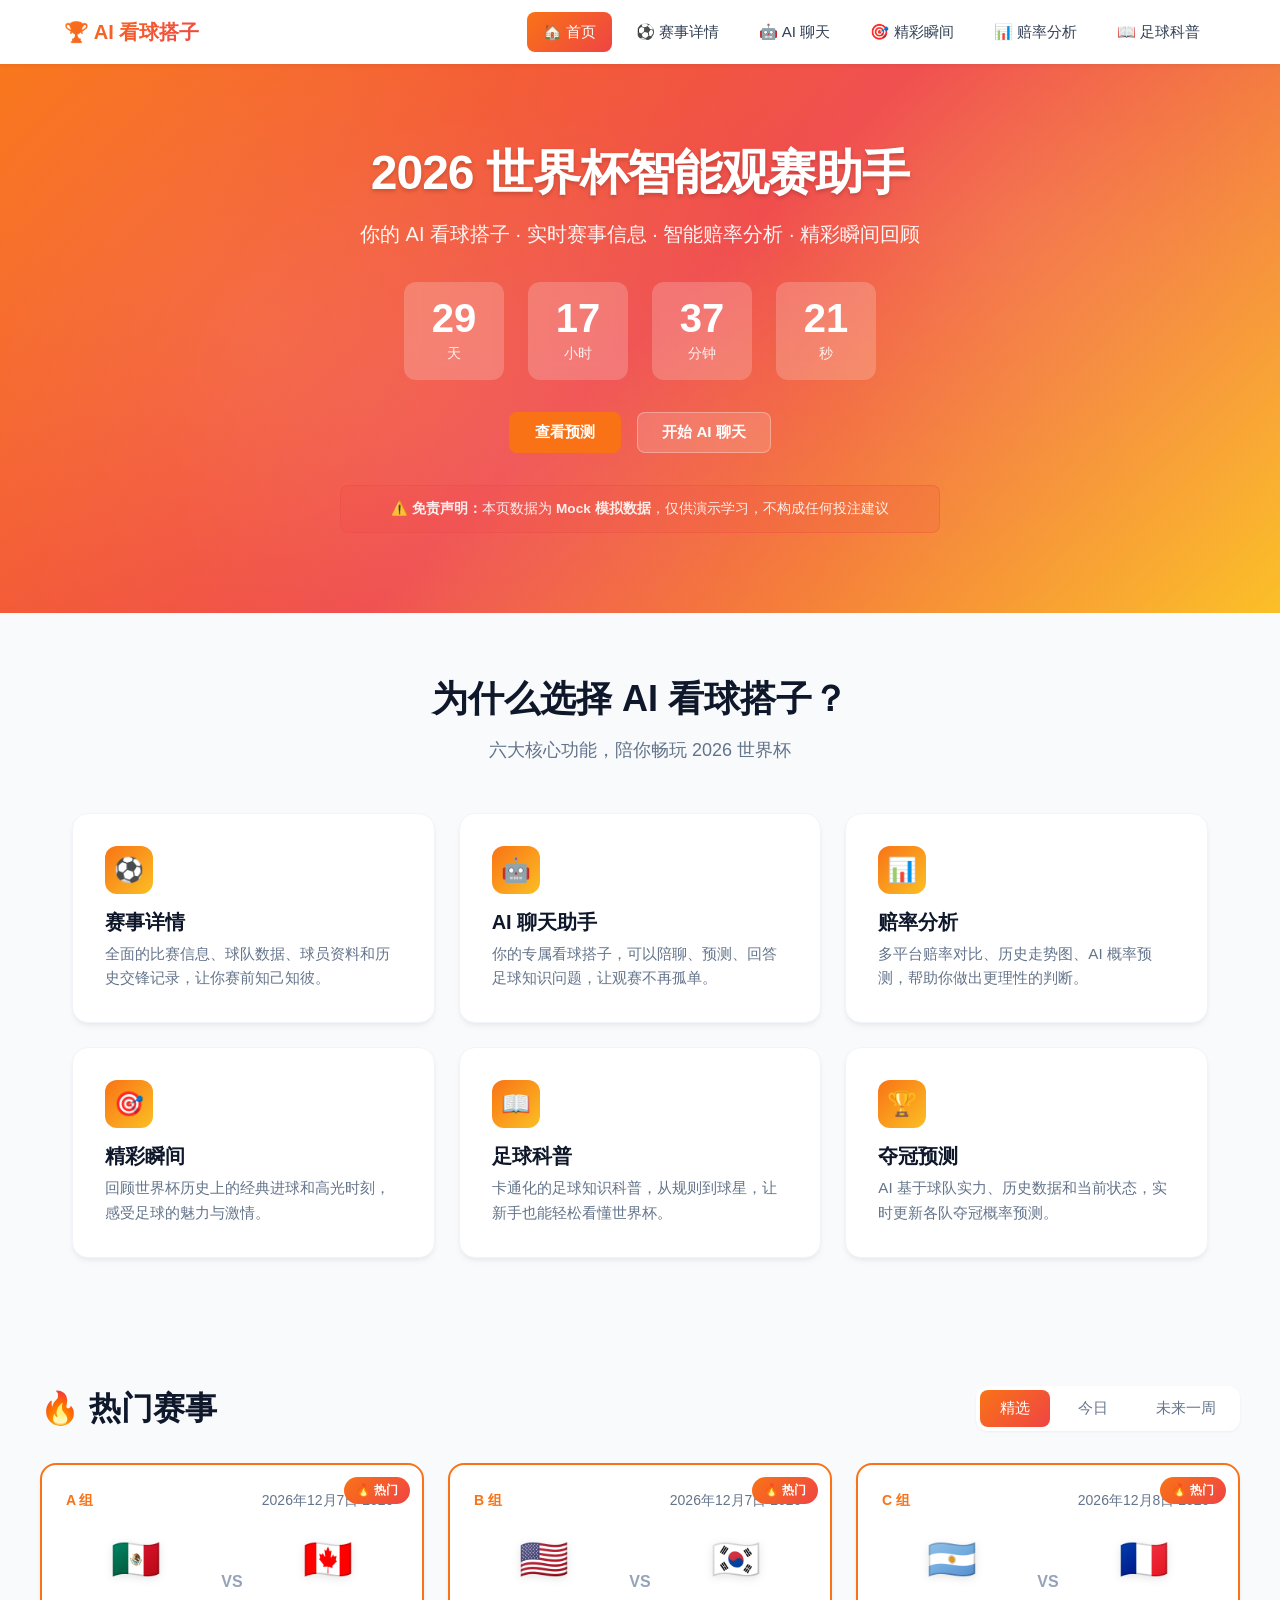
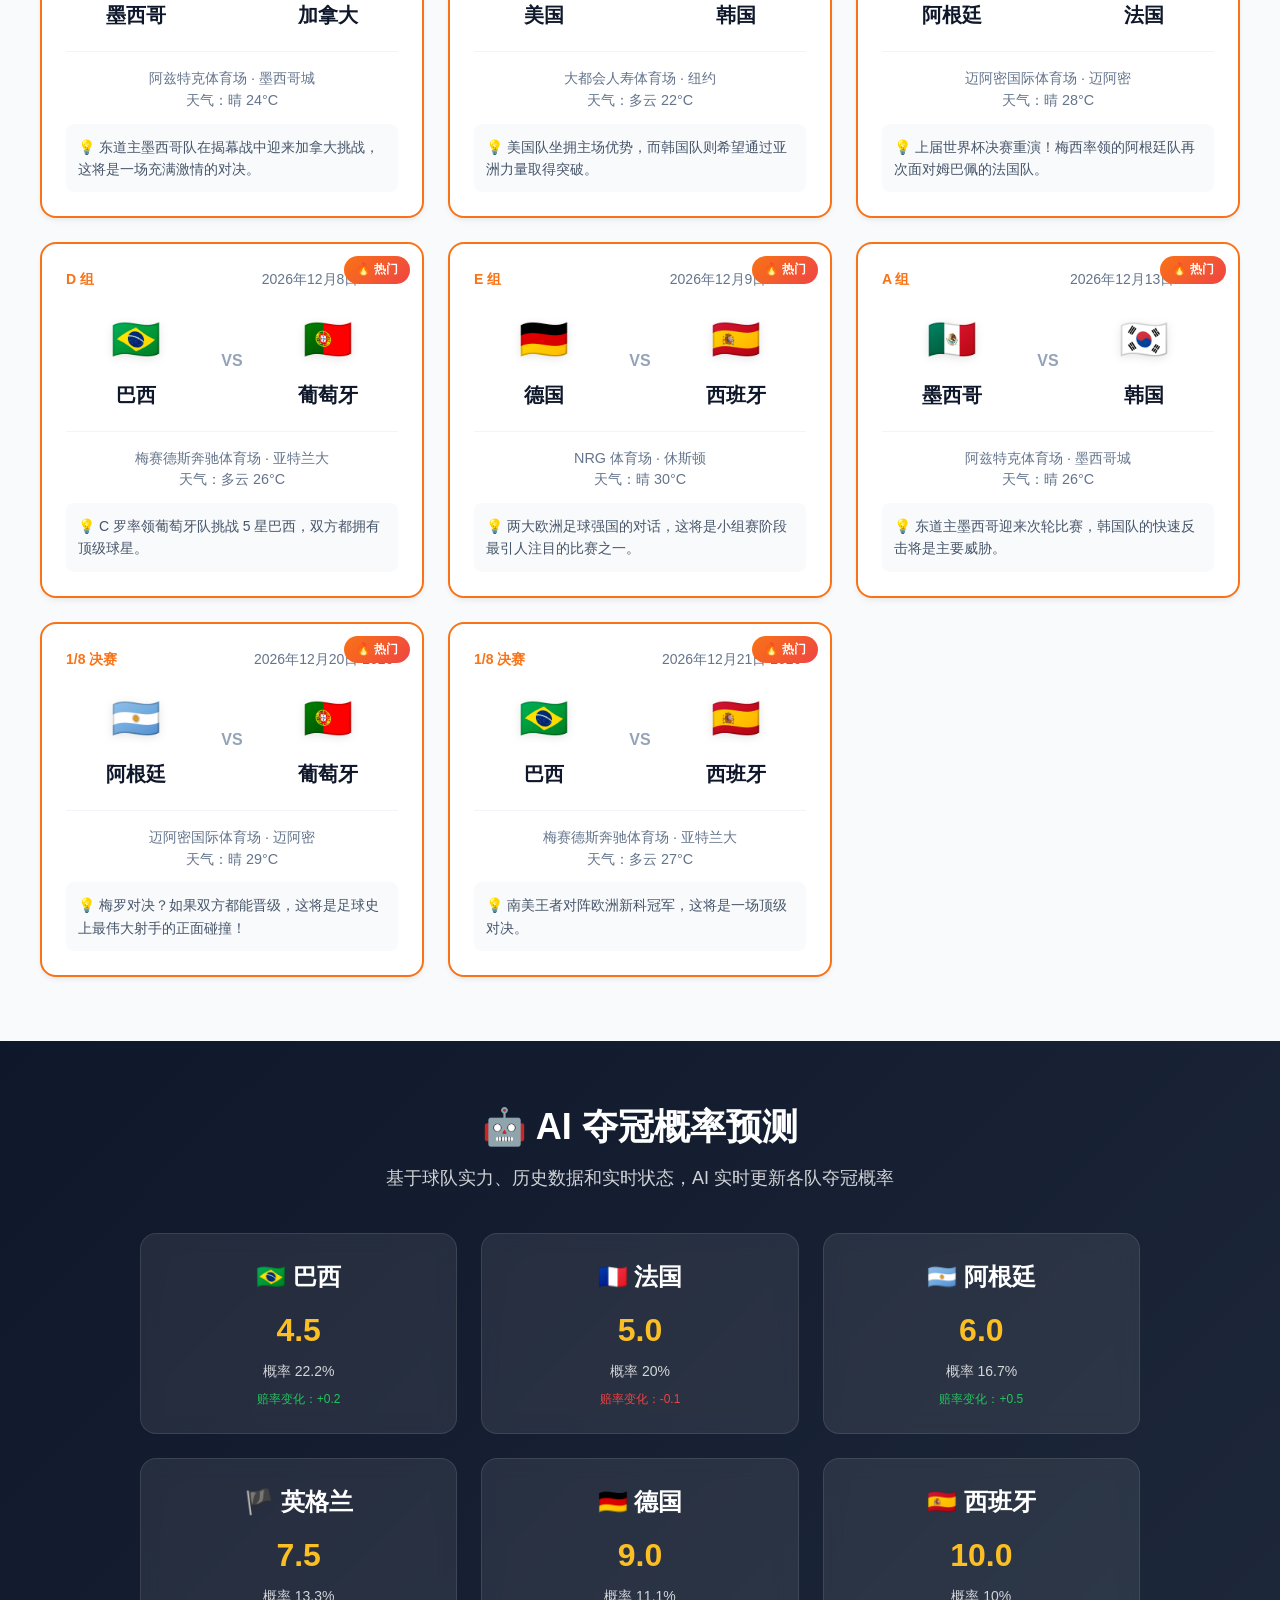
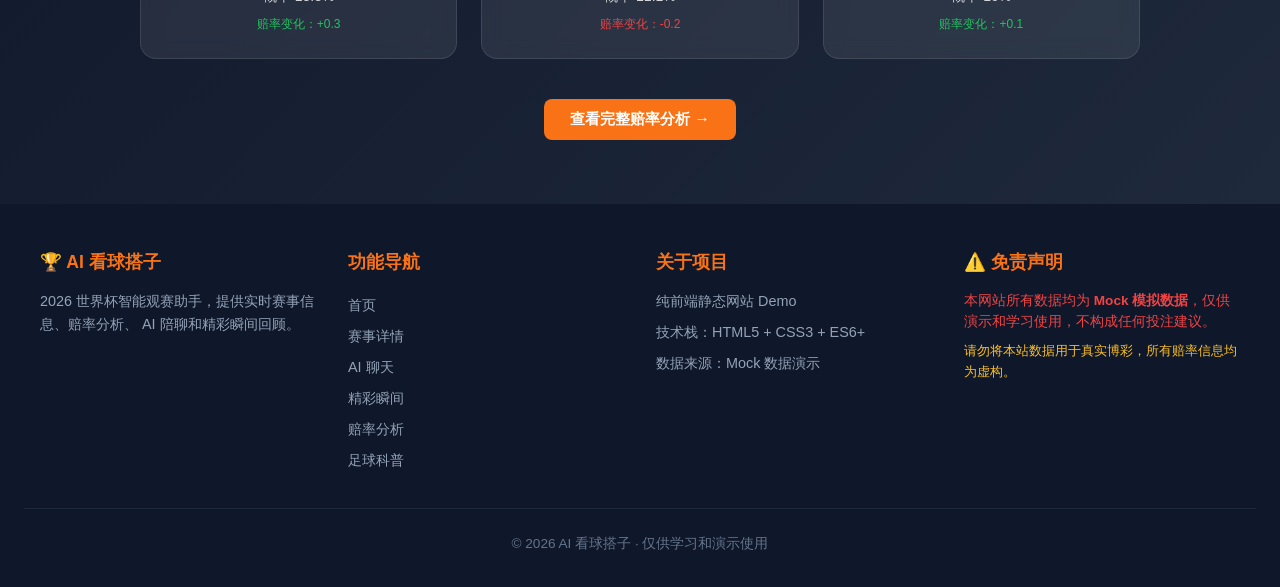
==== commit 9c487d11: "fix: 首页免责声明居中对齐" ====
--- a/index.html
+++ b/index.html
@@ -48,7 +48,7 @@
         </button>
       </div>
 
-      <div class="home-hero__disclaimer" style="margin-top: 2rem; padding: 0.75rem 1rem; background: rgba(239, 68, 68, 0.15); border: 1px solid rgba(239, 68, 68, 0.3); border-radius: 8px; font-size: 0.85rem; color: rgba(255,255,255,0.9); max-width: 600px;">
+      <div class="home-hero__disclaimer" style="margin-top: 2rem; margin-left: auto; margin-right: auto; padding: 0.75rem 1rem; background: rgba(239, 68, 68, 0.15); border: 1px solid rgba(239, 68, 68, 0.3); border-radius: 8px; font-size: 0.85rem; color: rgba(255,255,255,0.9); max-width: 600px; text-align: center;">
         ⚠️ <strong>免责声明：</strong>本页数据为 <strong>Mock 模拟数据</strong>，仅供演示学习，不构成任何投注建议
       </div>
     </div>
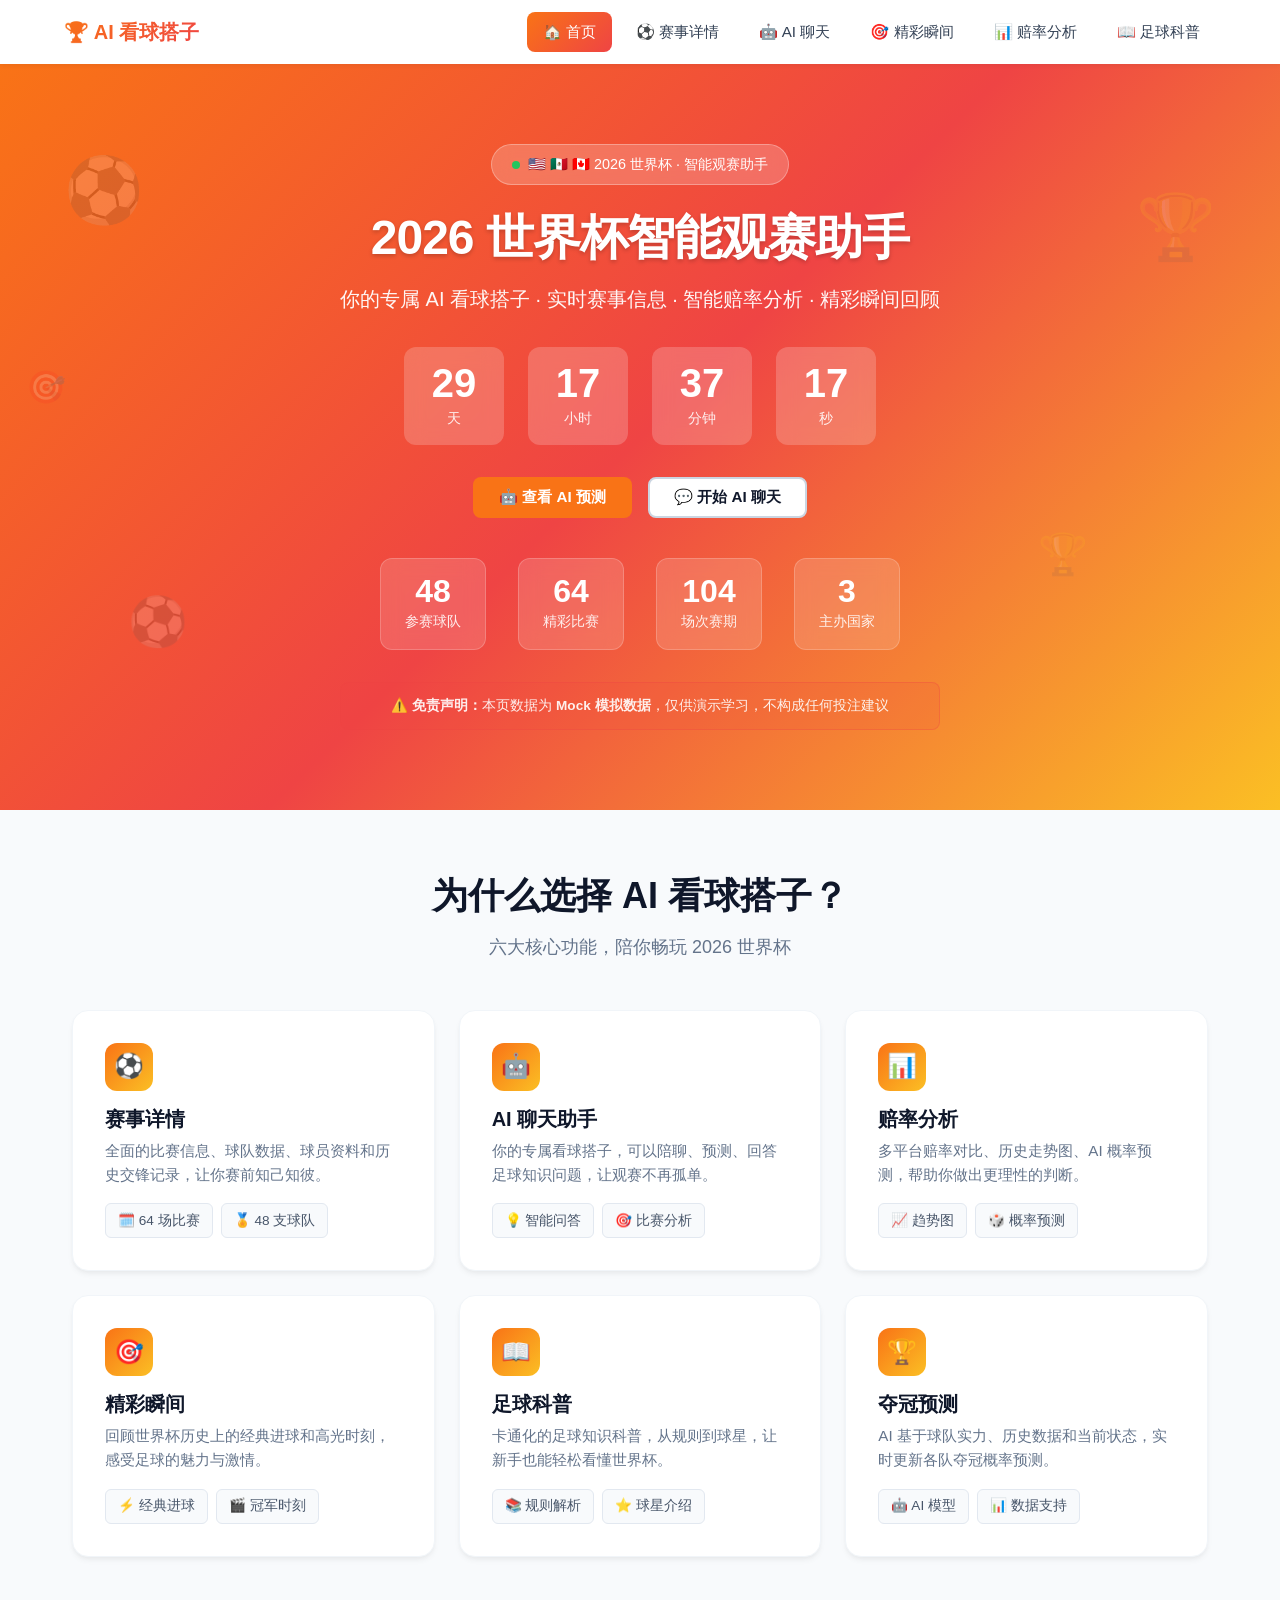
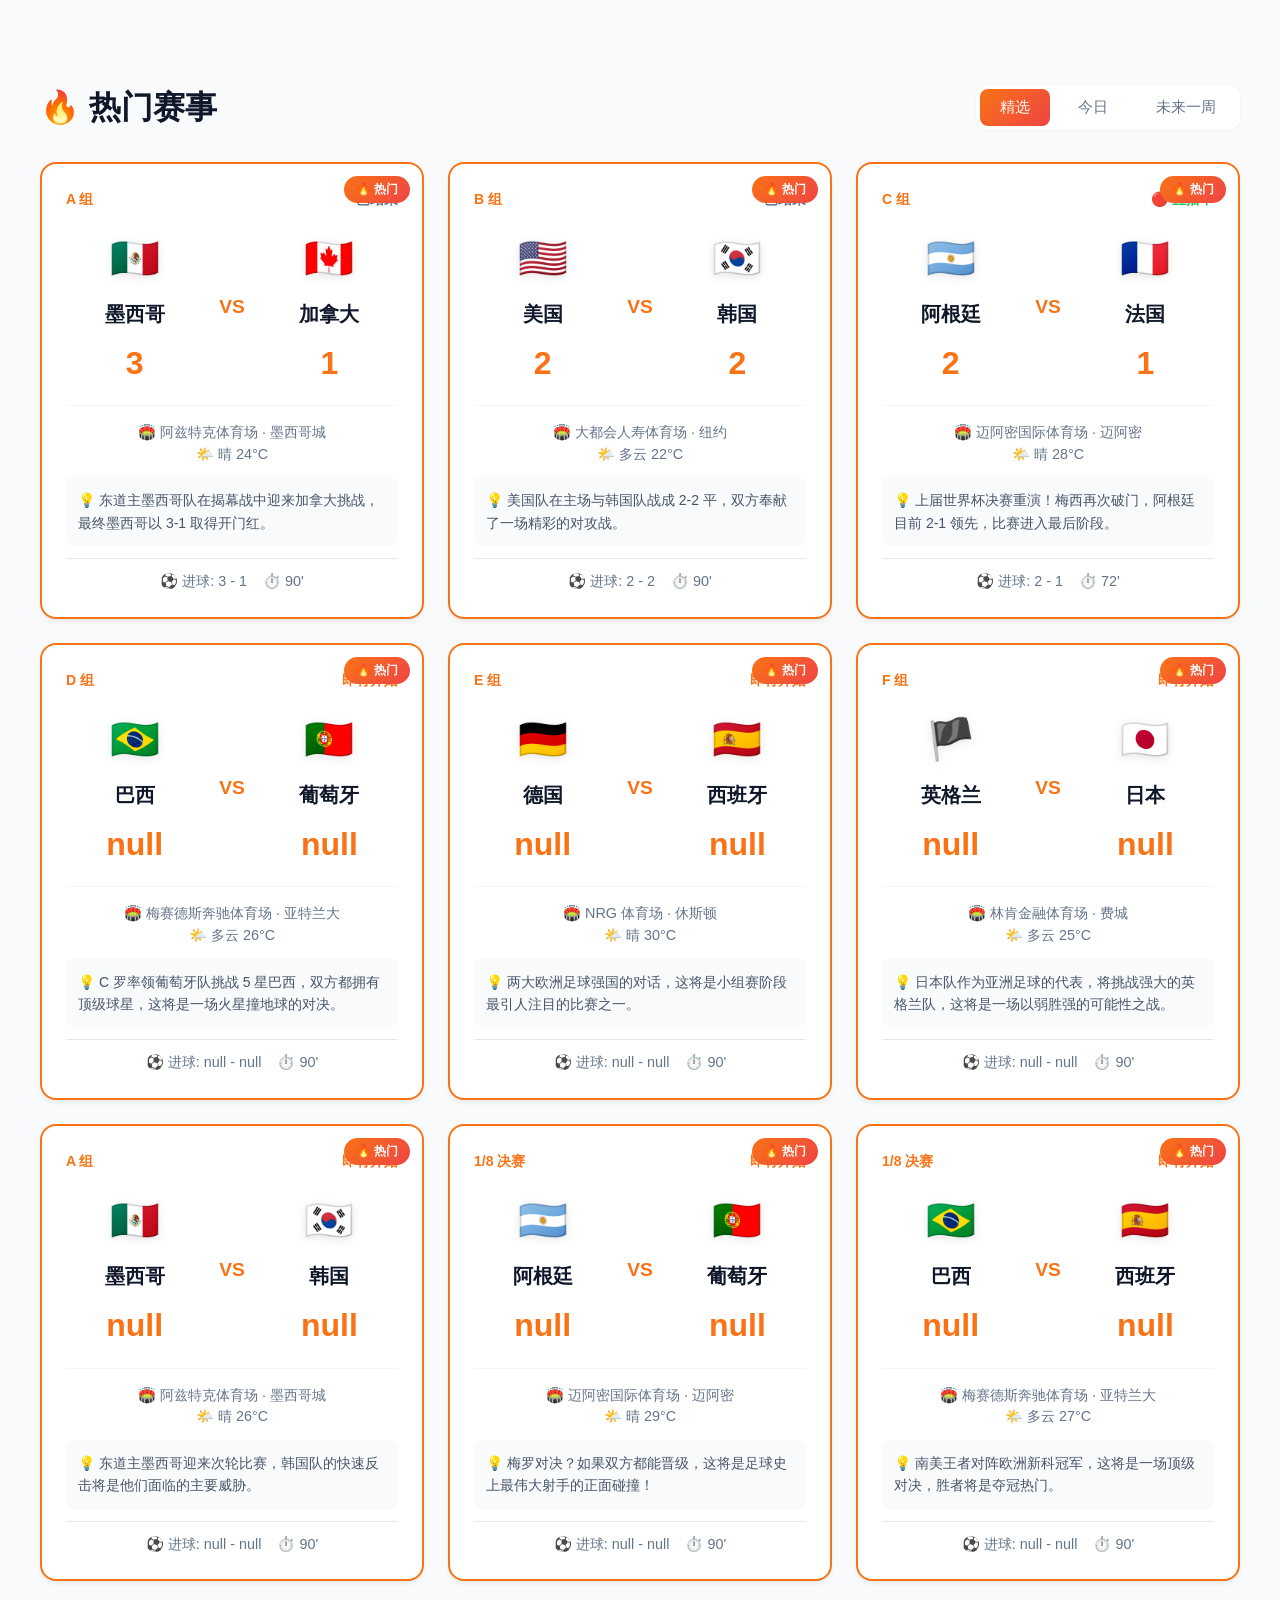
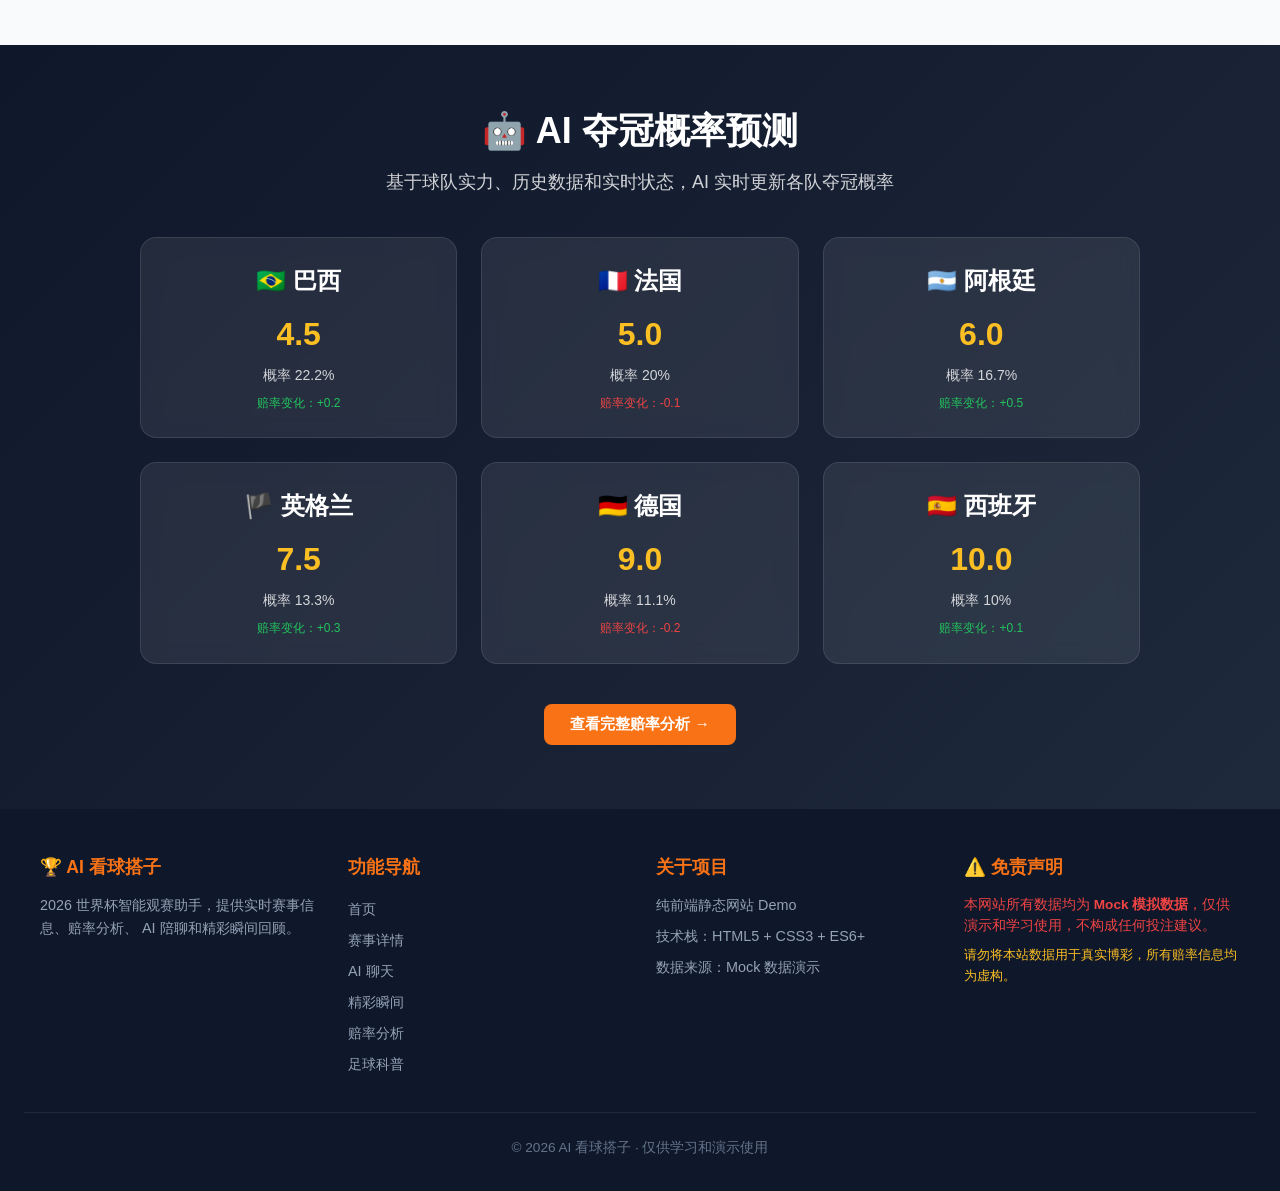
==== commit 7a49b291: "feat: 优化首页 hero 区域、比赛卡片、模拟数据和功能介绍" ====
--- a/index.html
+++ b/index.html
@@ -14,10 +14,21 @@
   <nav class="header" id="app-header"></nav>
 
   <section class="home-hero">
+    <div class="home-hero__decor home-hero__decor--left">⚽</div>
+    <div class="home-hero__decor home-hero__decor--right">🏆</div>
+    <div class="home-hero__decor home-hero__decor--ball1">⚽</div>
+    <div class="home-hero__decor home-hero__decor--ball2">🏆</div>
+    <div class="home-hero__decor home-hero__decor--ball3">🎯</div>
+
     <div class="home-hero-content">
+      <div class="home-hero__badge">
+        <span class="home-hero__badge-dot"></span>
+        🇺🇸 🇲🇽 🇨🇦 2026 世界杯 · 智能观赛助手
+      </div>
+
       <h1 class="home-hero__title">2026 世界杯智能观赛助手</h1>
       <p class="home-hero__subtitle">
-        你的 AI 看球搭子 · 实时赛事信息 · 智能赔率分析 · 精彩瞬间回顾
+        你的专属 AI 看球搭子 · 实时赛事信息 · 智能赔率分析 · 精彩瞬间回顾
       </p>
 
       <div class="home-hero__countdown" id="countdown">
@@ -41,14 +52,16 @@
 
       <div class="home-hero__cta">
         <button class="btn btn-primary" id="cta-prediction" type="button">
-          查看预测
+          🤖 查看 AI 预测
         </button>
-        <button class="btn btn-secondary" id="cta-chat" type="button" style="background: rgba(255,255,255,0.15); color: white; border: 1px solid rgba(255,255,255,0.3);">
-          开始 AI 聊天
+        <button class="btn btn-secondary" id="cta-chat" type="button">
+          💬 开始 AI 聊天
         </button>
       </div>
 
-      <div class="home-hero__disclaimer" style="margin-top: 2rem; margin-left: auto; margin-right: auto; padding: 0.75rem 1rem; background: rgba(239, 68, 68, 0.15); border: 1px solid rgba(239, 68, 68, 0.3); border-radius: 8px; font-size: 0.85rem; color: rgba(255,255,255,0.9); max-width: 600px; text-align: center;">
+      <div class="home-hero__stats" id="hero-stats"></div>
+
+      <div class="home-hero__disclaimer">
         ⚠️ <strong>免责声明：</strong>本页数据为 <strong>Mock 模拟数据</strong>，仅供演示学习，不构成任何投注建议
       </div>
     </div>
@@ -65,6 +78,10 @@
         <p class="feature-card__desc">
           全面的比赛信息、球队数据、球员资料和历史交锋记录，让你赛前知己知彼。
         </p>
+        <div class="feature-card__stats">
+          <span>🗓️ 64 场比赛</span>
+          <span>🏅 48 支球队</span>
+        </div>
       </a>
 
       <a href="chat.html" class="feature-card" style="text-decoration: none; color: inherit;">
@@ -73,6 +90,10 @@
         <p class="feature-card__desc">
           你的专属看球搭子，可以陪聊、预测、回答足球知识问题，让观赛不再孤单。
         </p>
+        <div class="feature-card__stats">
+          <span>💡 智能问答</span>
+          <span>🎯 比赛分析</span>
+        </div>
       </a>
 
       <a href="odds.html" class="feature-card" style="text-decoration: none; color: inherit;">
@@ -81,6 +102,10 @@
         <p class="feature-card__desc">
           多平台赔率对比、历史走势图、AI 概率预测，帮助你做出更理性的判断。
         </p>
+        <div class="feature-card__stats">
+          <span>📈 趋势图</span>
+          <span>🎲 概率预测</span>
+        </div>
       </a>
 
       <a href="highlights.html" class="feature-card" style="text-decoration: none; color: inherit;">
@@ -89,6 +114,10 @@
         <p class="feature-card__desc">
           回顾世界杯历史上的经典进球和高光时刻，感受足球的魅力与激情。
         </p>
+        <div class="feature-card__stats">
+          <span>⚡ 经典进球</span>
+          <span>🎬 冠军时刻</span>
+        </div>
       </a>
 
       <a href="cartoon.html" class="feature-card" style="text-decoration: none; color: inherit;">
@@ -97,6 +126,10 @@
         <p class="feature-card__desc">
           卡通化的足球知识科普，从规则到球星，让新手也能轻松看懂世界杯。
         </p>
+        <div class="feature-card__stats">
+          <span>📚 规则解析</span>
+          <span>⭐ 球星介绍</span>
+        </div>
       </a>
 
       <a href="odds.html" class="feature-card" style="text-decoration: none; color: inherit;">
@@ -105,6 +138,10 @@
         <p class="feature-card__desc">
           AI 基于球队实力、历史数据和当前状态，实时更新各队夺冠概率预测。
         </p>
+        <div class="feature-card__stats">
+          <span>🤖 AI 模型</span>
+          <span>📊 数据支持</span>
+        </div>
       </a>
     </div>
   </section>
--- a/src/styles/home.css
+++ b/src/styles/home.css
@@ -7,17 +7,129 @@
   overflow: hidden;
 }
 
-.home-hero::before {
-  content: '';
+.home-hero__decor {
   position: absolute;
-  top: 0;
-  left: 0;
-  right: 0;
-  bottom: 0;
-  background-image: radial-gradient(circle at 20% 50%, rgba(255,255,255,0.1) 0%, transparent 50%),
-                    radial-gradient(circle at 80% 30%, rgba(255,255,255,0.1) 0%, transparent 50%),
-                    radial-gradient(circle at 40% 70%, rgba(255,255,255,0.08) 0%, transparent 40%);
+  font-size: 4rem;
+  opacity: 0.15;
   pointer-events: none;
+  animation: float 6s ease-in-out infinite;
+}
+
+.home-hero__decor--left {
+  top: 10%;
+  left: 5%;
+  animation-delay: 0s;
+}
+
+.home-hero__decor--right {
+  top: 15%;
+  right: 5%;
+  animation-delay: 1s;
+}
+
+.home-hero__decor--ball1 {
+  bottom: 20%;
+  left: 10%;
+  animation-delay: 2s;
+  font-size: 3rem;
+}
+
+.home-hero__decor--ball2 {
+  bottom: 30%;
+  right: 15%;
+  animation-delay: 0.5s;
+  font-size: 2.5rem;
+}
+
+.home-hero__decor--ball3 {
+  top: 40%;
+  left: 2%;
+  animation-delay: 1.5s;
+  font-size: 2rem;
+}
+
+@keyframes float {
+  0%, 100% {
+    transform: translateY(0) rotate(0deg);
+  }
+  50% {
+    transform: translateY(-20px) rotate(10deg);
+  }
+}
+
+.home-hero__badge {
+  display: inline-flex;
+  align-items: center;
+  gap: 0.5rem;
+  background: rgba(255, 255, 255, 0.2);
+  backdrop-filter: blur(10px);
+  padding: 0.5rem 1.25rem;
+  border-radius: 100px;
+  font-size: 0.9rem;
+  margin-bottom: 1.5rem;
+  font-weight: 500;
+  border: 1px solid rgba(255, 255, 255, 0.3);
+}
+
+.home-hero__badge-dot {
+  width: 8px;
+  height: 8px;
+  background: #22c55e;
+  border-radius: 50%;
+  animation: pulse 2s ease-in-out infinite;
+}
+
+@keyframes pulse {
+  0%, 100% {
+    opacity: 1;
+  }
+  50% {
+    opacity: 0.5;
+  }
+}
+
+.home-hero__stats {
+  display: flex;
+  justify-content: center;
+  gap: 2rem;
+  margin-top: 2.5rem;
+  flex-wrap: wrap;
+}
+
+.home-hero__stat {
+  background: rgba(255, 255, 255, 0.15);
+  backdrop-filter: blur(10px);
+  border: 1px solid rgba(255, 255, 255, 0.2);
+  padding: 1rem 1.5rem;
+  border-radius: 12px;
+  min-width: 100px;
+}
+
+.home-hero__stat-value {
+  font-size: 2rem;
+  font-weight: 800;
+  color: white;
+  line-height: 1;
+}
+
+.home-hero__stat-label {
+  font-size: 0.85rem;
+  opacity: 0.9;
+  margin-top: 0.25rem;
+}
+
+.home-hero__disclaimer {
+  margin-top: 2rem;
+  margin-left: auto;
+  margin-right: auto;
+  padding: 0.75rem 1rem;
+  background: rgba(239, 68, 68, 0.15);
+  border: 1px solid rgba(239, 68, 68, 0.3);
+  border-radius: 8px;
+  font-size: 0.85rem;
+  color: rgba(255,255,255,0.9);
+  max-width: 600px;
+  text-align: center;
 }
 
 .home-hero-content {
@@ -141,6 +253,23 @@
   color: #64748b;
   font-size: 0.95rem;
   line-height: 1.6;
+}
+
+.feature-card__stats {
+  display: flex;
+  gap: 0.5rem;
+  margin-top: 1rem;
+  flex-wrap: wrap;
+}
+
+.feature-card__stats span {
+  background: #f8fafc;
+  color: #475569;
+  padding: 0.35rem 0.75rem;
+  border-radius: 6px;
+  font-size: 0.85rem;
+  font-weight: 500;
+  border: 1px solid #e2e8f0;
 }
 
 .home-matches {
@@ -284,6 +413,35 @@
   filter: drop-shadow(0 2px 4px rgba(0,0,0,0.1));
 }
 
+.team-info__score {
+  font-size: 2rem;
+  font-weight: 800;
+  color: #f97316;
+  margin-top: 0.5rem;
+}
+
+.team-info__rank {
+  font-size: 0.85rem;
+  color: #94a3b8;
+  margin-top: 0.25rem;
+}
+
+.match-card__stats {
+  display: flex;
+  gap: 1rem;
+  justify-content: center;
+  margin-top: 0.75rem;
+  padding-top: 0.75rem;
+  border-top: 1px solid #e2e8f0;
+  flex-wrap: wrap;
+}
+
+.match-card__stats span {
+  font-size: 0.9rem;
+  color: #64748b;
+  font-weight: 500;
+}
+
 .match-card__vs {
   padding: 0 1rem;
   font-weight: 700;
@@ -384,20 +542,44 @@
 
 @media (max-width: 768px) {
   .home-hero {
-    padding: 4rem 1rem;
+    padding: 3rem 1rem;
   }
 
   .home-hero__title {
-    font-size: 2rem;
+    font-size: 1.75rem;
   }
 
   .home-hero__subtitle {
-    font-size: 1rem;
+    font-size: 0.95rem;
+  }
+
+  .home-hero__decor {
+    font-size: 2.5rem;
+  }
+
+  .home-hero__decor--ball1,
+  .home-hero__decor--ball2,
+  .home-hero__decor--ball3 {
+    font-size: 1.5rem !important;
+  }
+
+  .home-hero__stats {
+    gap: 0.75rem;
+    margin-top: 1.5rem;
+  }
+
+  .home-hero__stat {
+    padding: 0.75rem 1rem;
+    min-width: 70px;
+  }
+
+  .home-hero__stat-value {
+    font-size: 1.5rem;
   }
 
   .countdown-item {
     padding: 0.75rem 1rem;
-    min-width: 80px;
+    min-width: 65px;
   }
 
   .countdown-item__value {
@@ -425,7 +607,11 @@
   }
 
   .team-info__name {
-    font-size: 1.1rem;
+    font-size: 1rem;
+  }
+
+  .team-info__score {
+    font-size: 1.5rem;
   }
 
   .home-ai-prediction {
@@ -435,4 +621,9 @@
   .home-ai-prediction__title {
     font-size: 1.75rem;
   }
-}
+
+  .home-hero__badge {
+    font-size: 0.8rem;
+    padding: 0.4rem 1rem;
+  }
+}
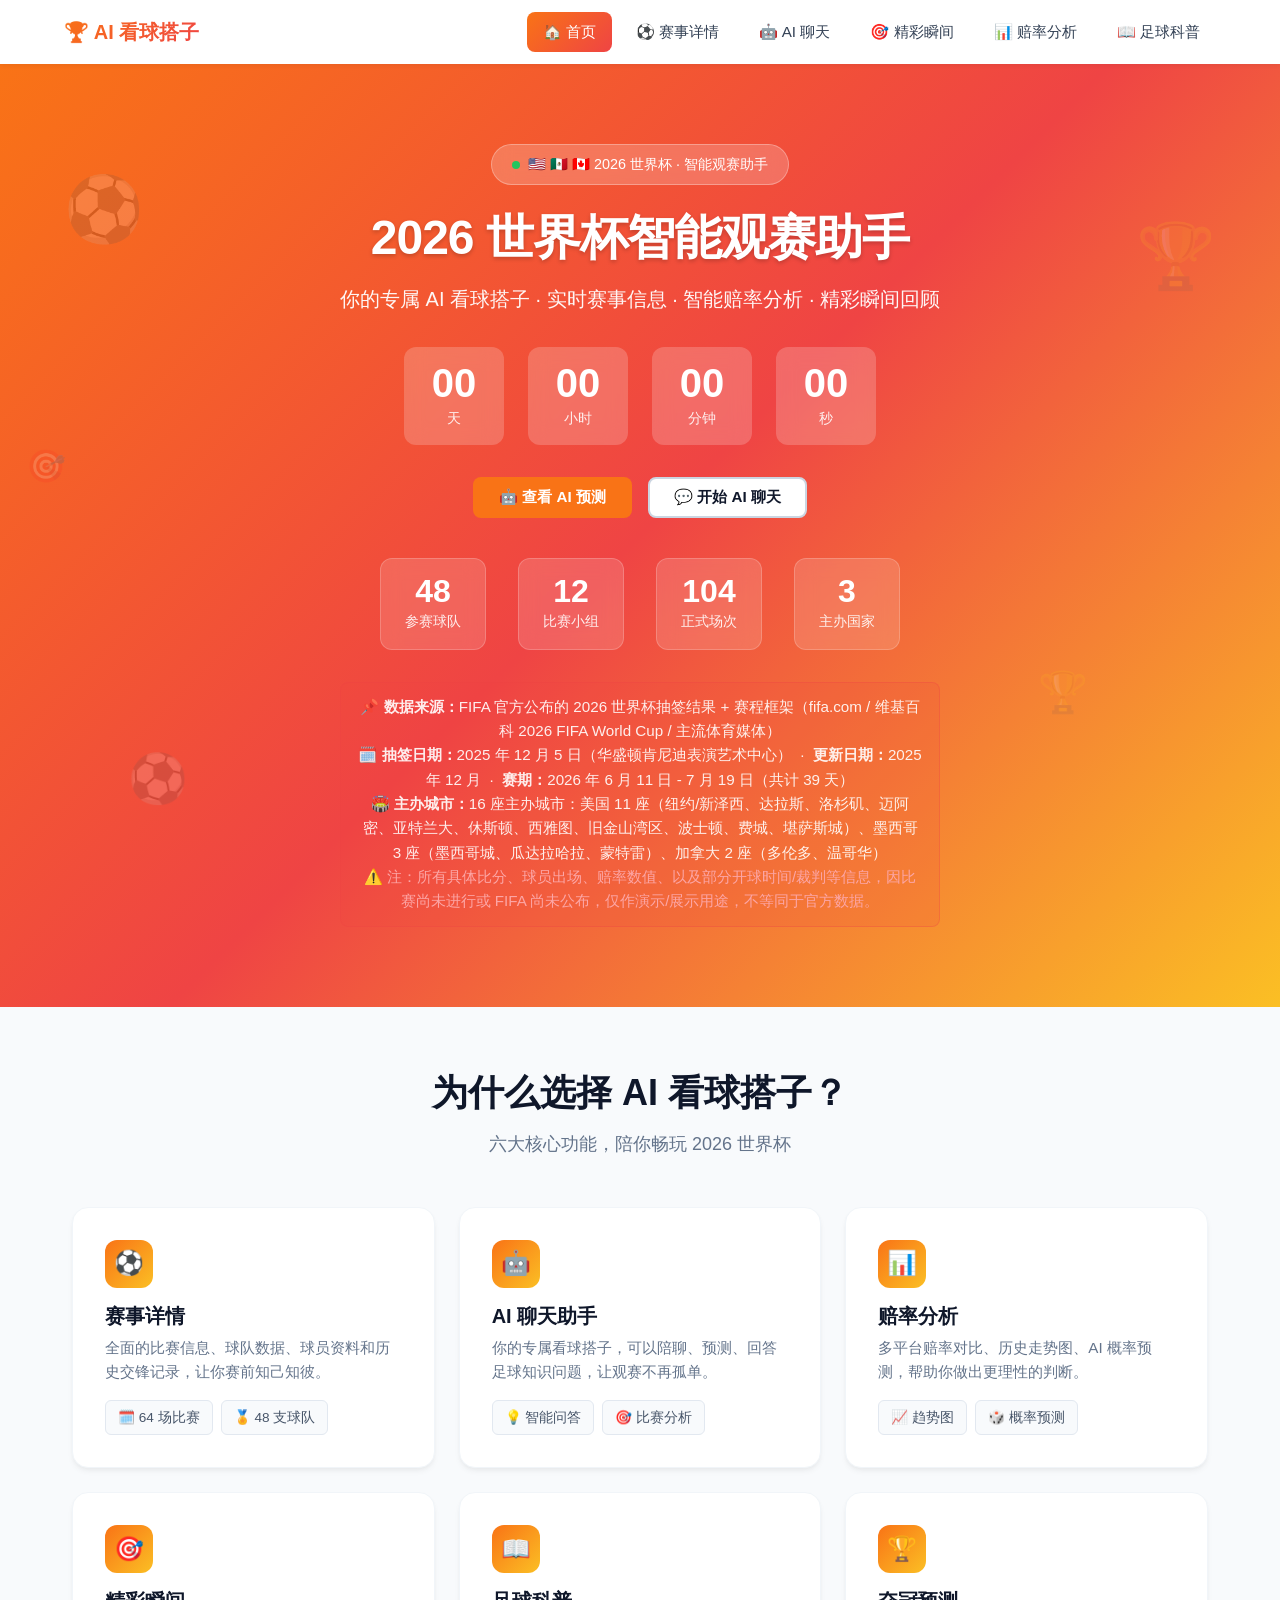
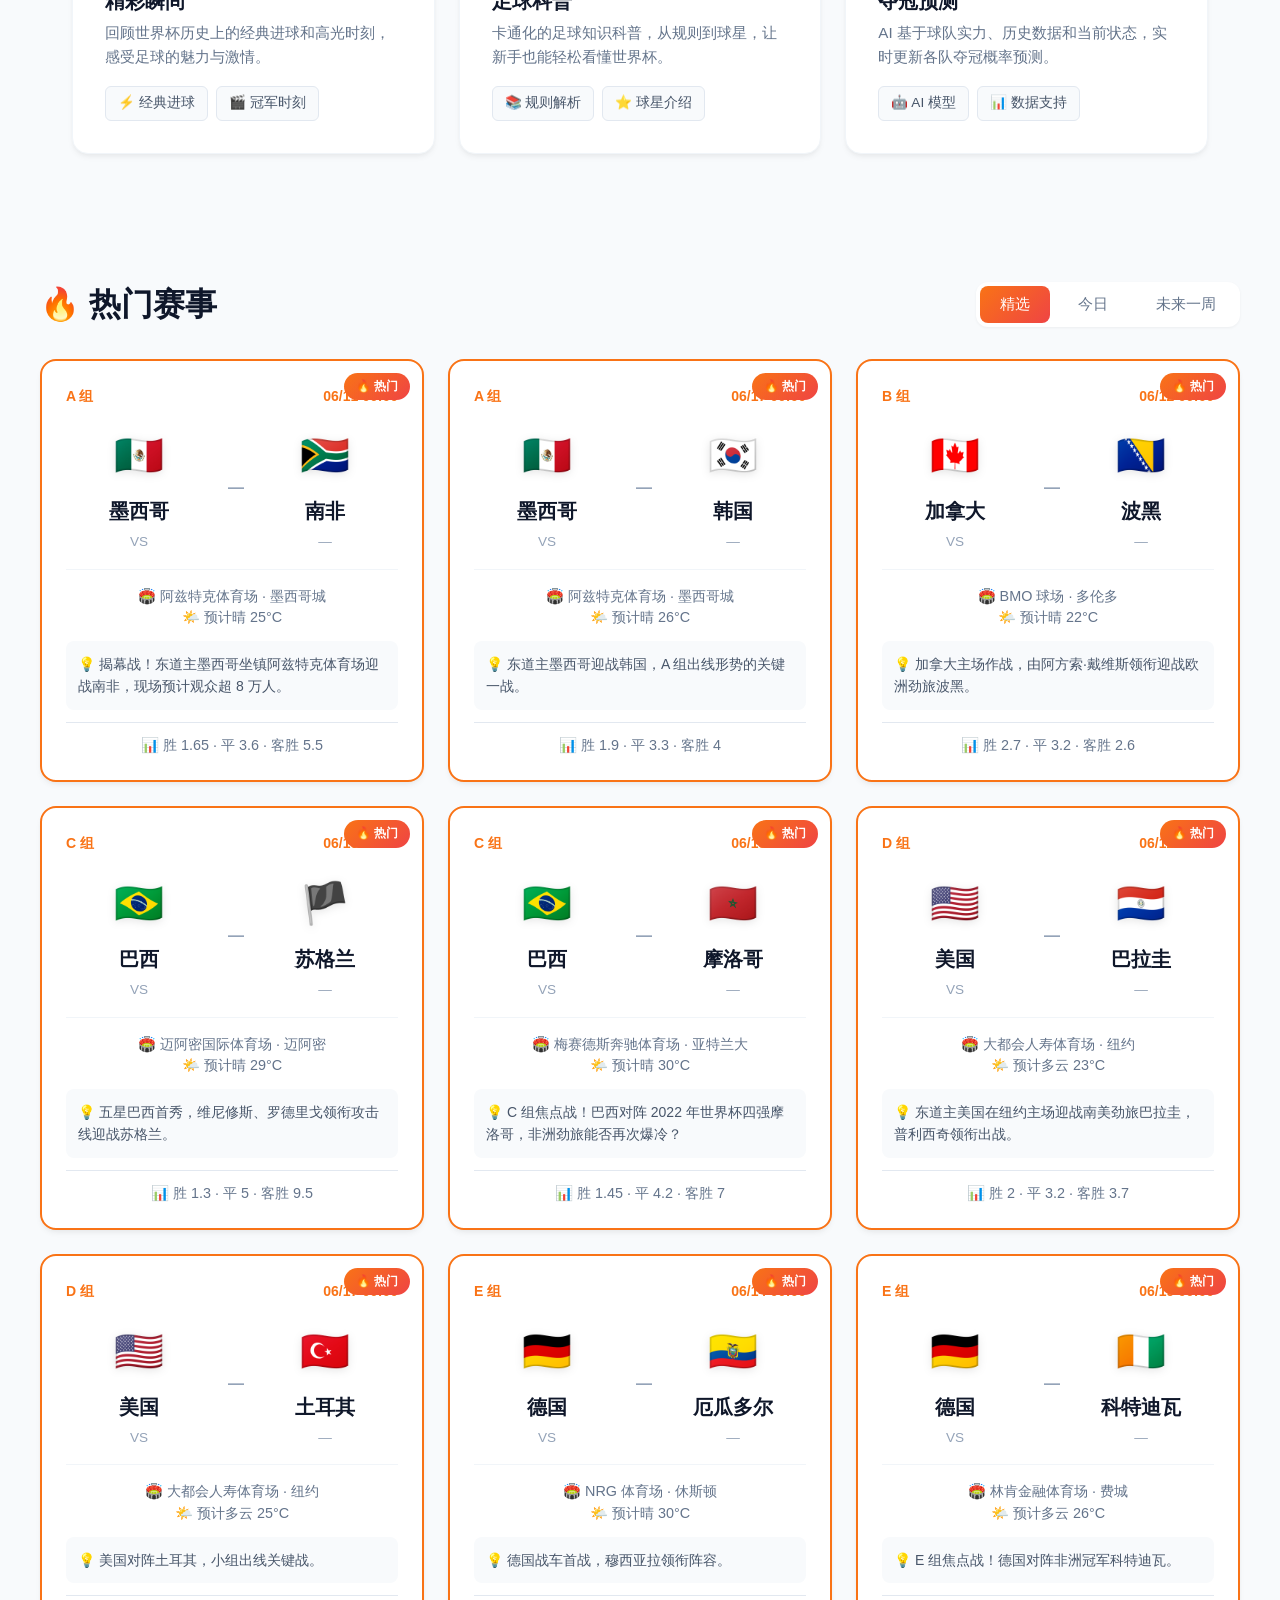
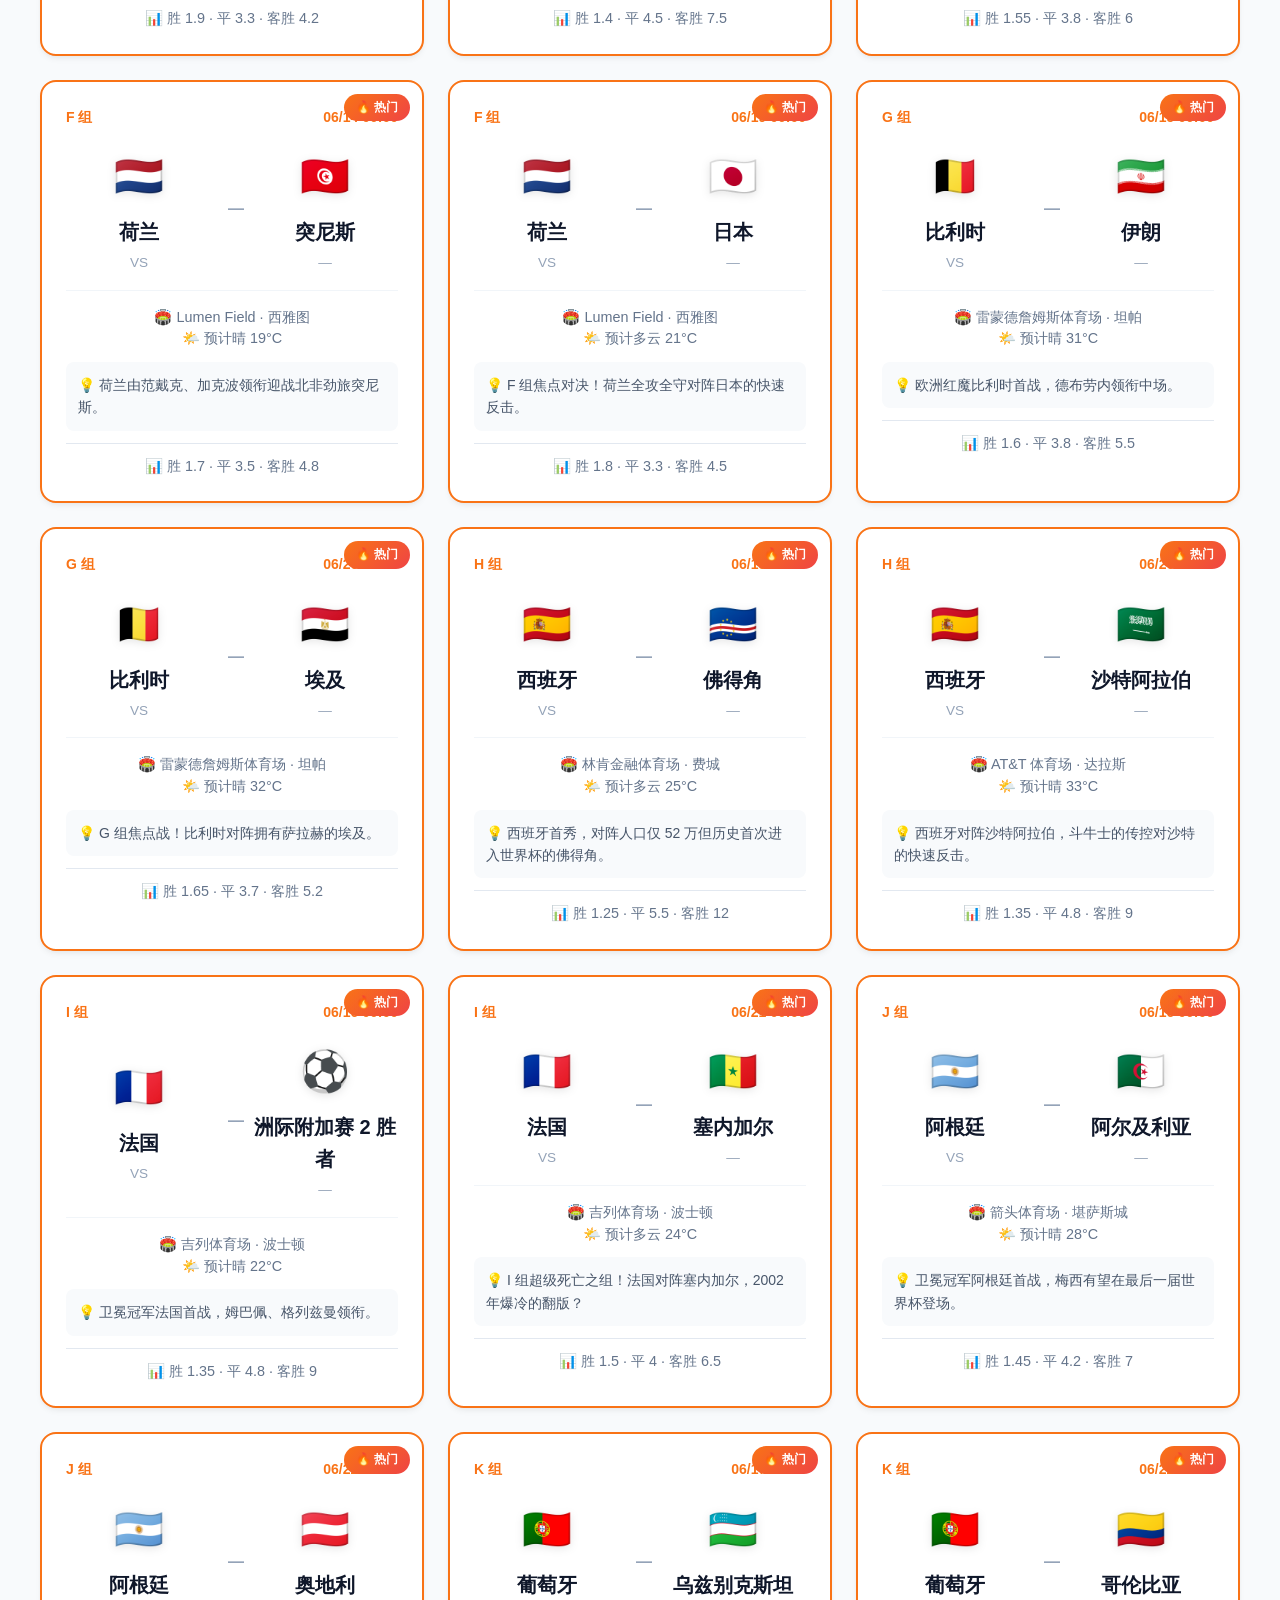
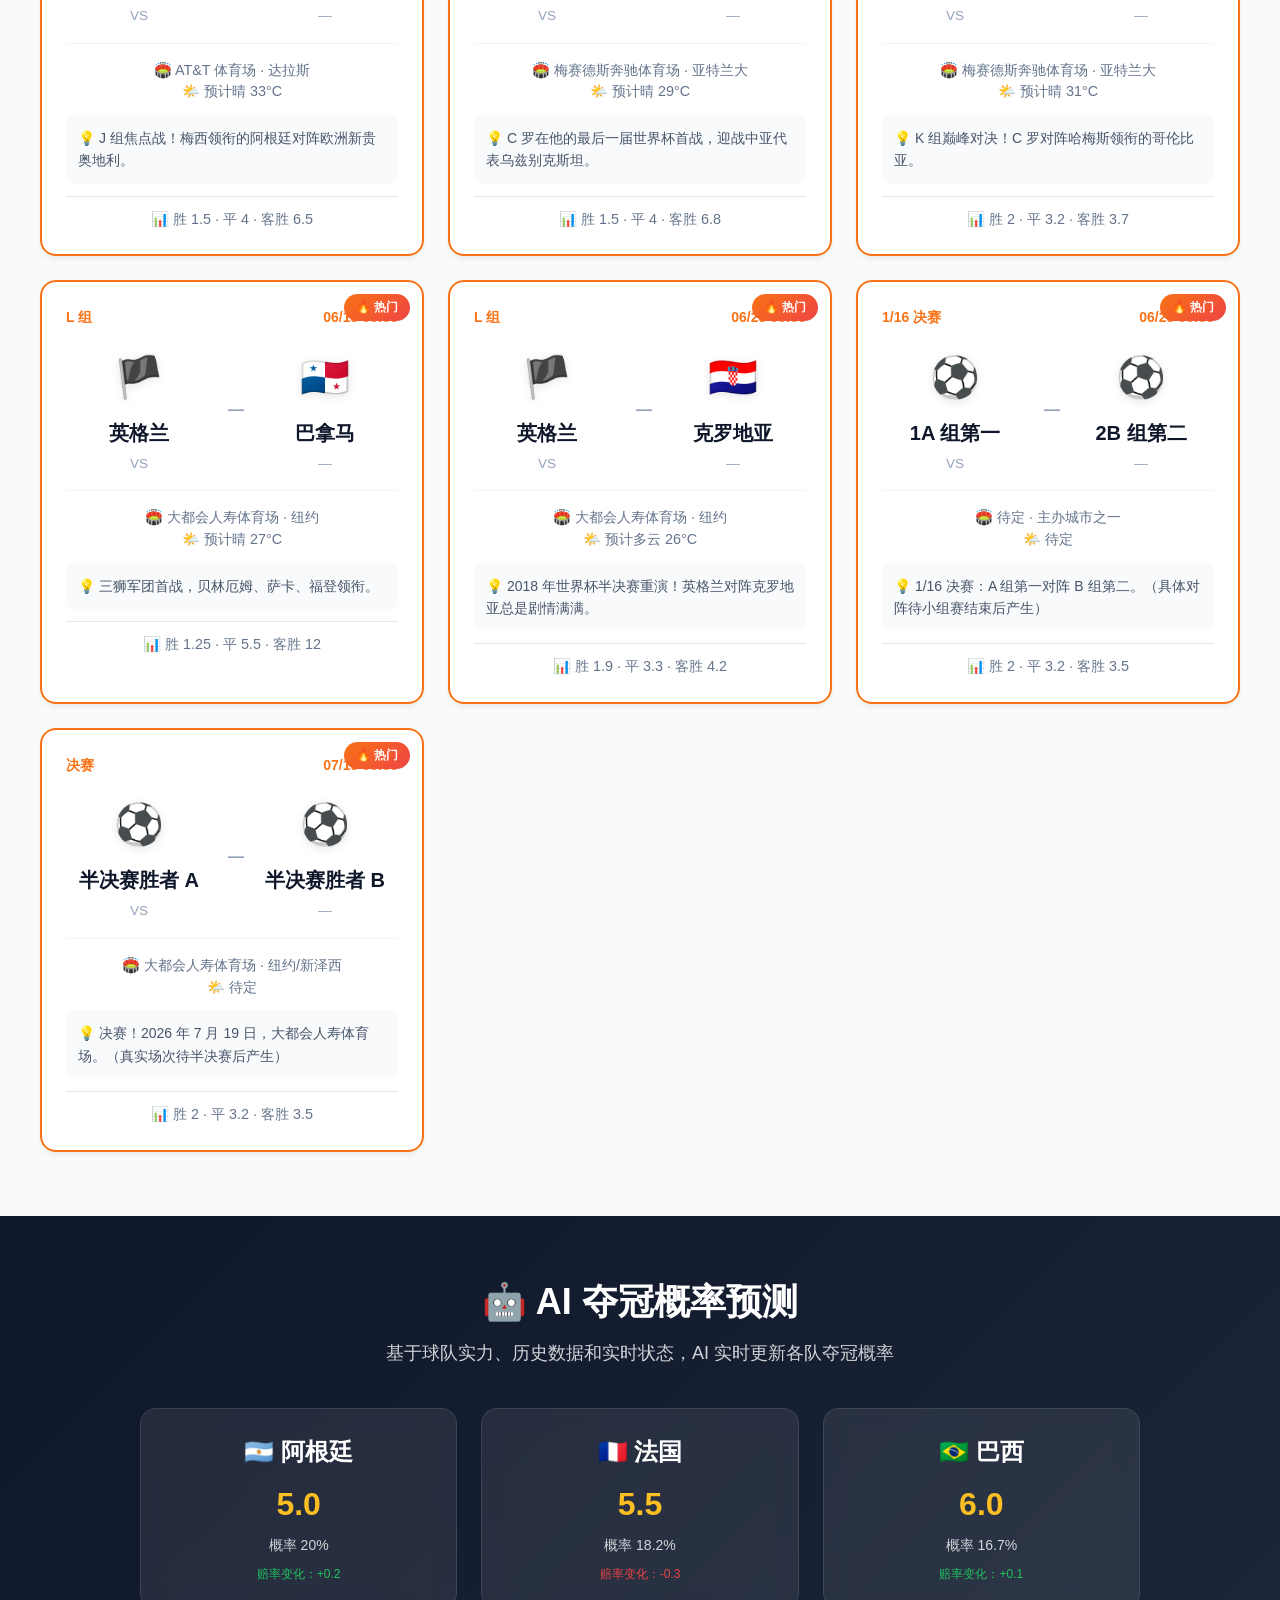
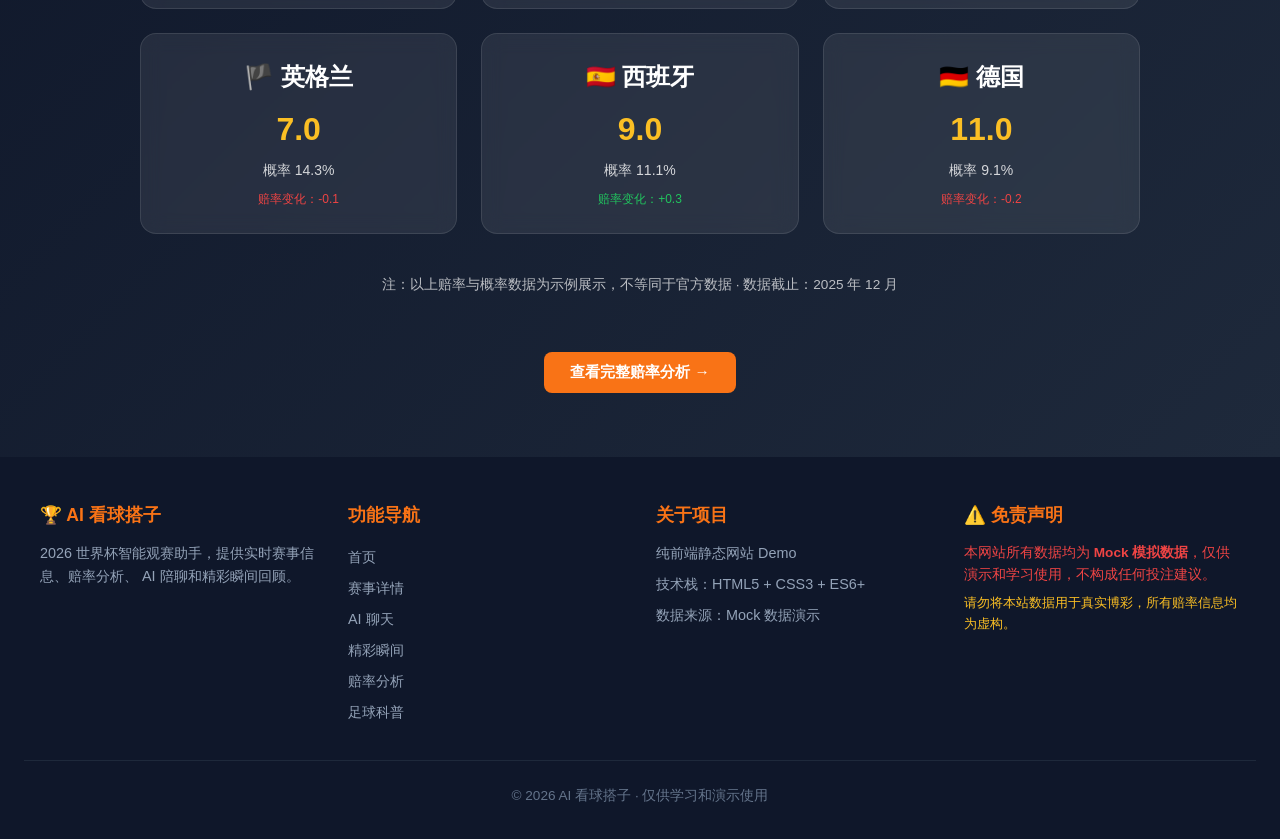
==== commit e2b1d179: "feat(data): 更新为 FIFA 官方 12 组 48 队分组，添加数据来源与截止日期标识 - matches.js / teams.js：基于 2025-12-05 华盛顿官方抽签结果更新分" ====
--- a/index.html
+++ b/index.html
@@ -62,7 +62,7 @@
       <div class="home-hero__stats" id="hero-stats"></div>
 
       <div class="home-hero__disclaimer">
-        ⚠️ <strong>免责声明：</strong>本页数据为 <strong>Mock 模拟数据</strong>，仅供演示学习，不构成任何投注建议
+        正在加载数据来源信息...
       </div>
     </div>
   </section>
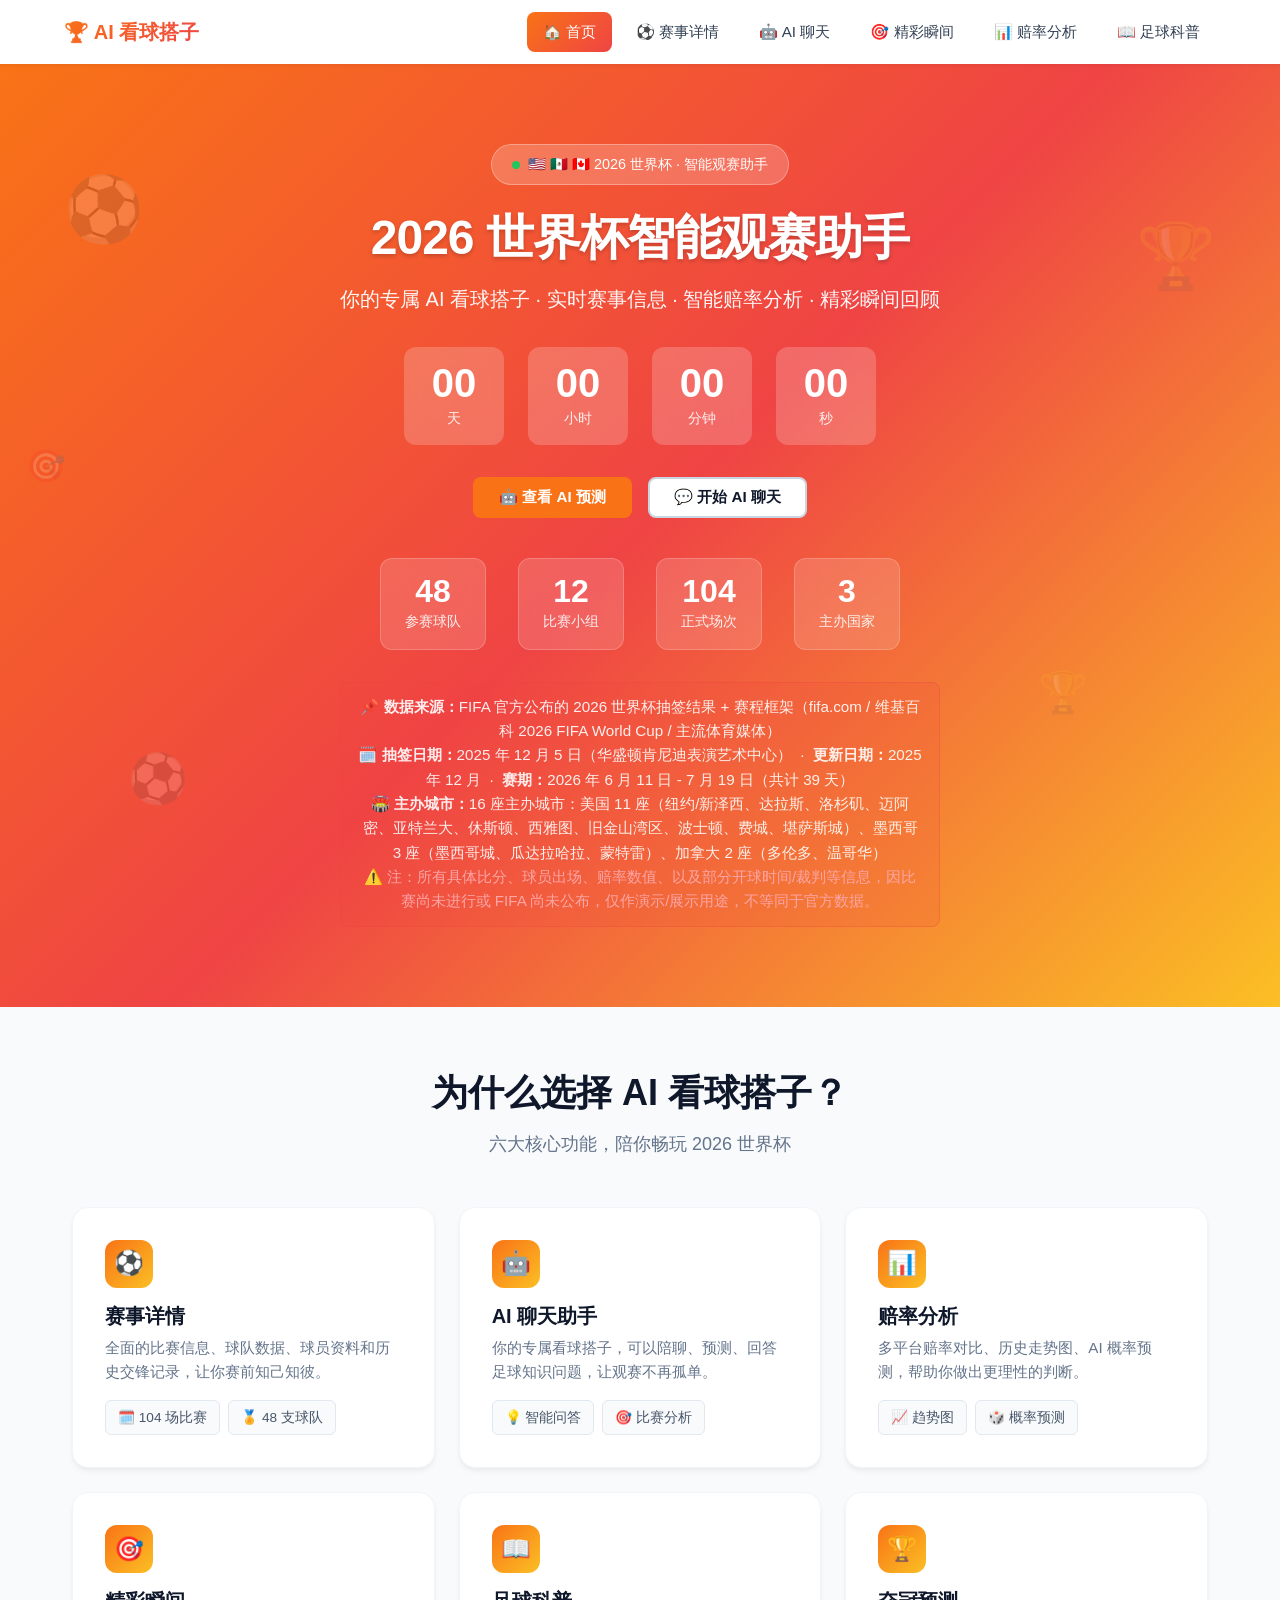
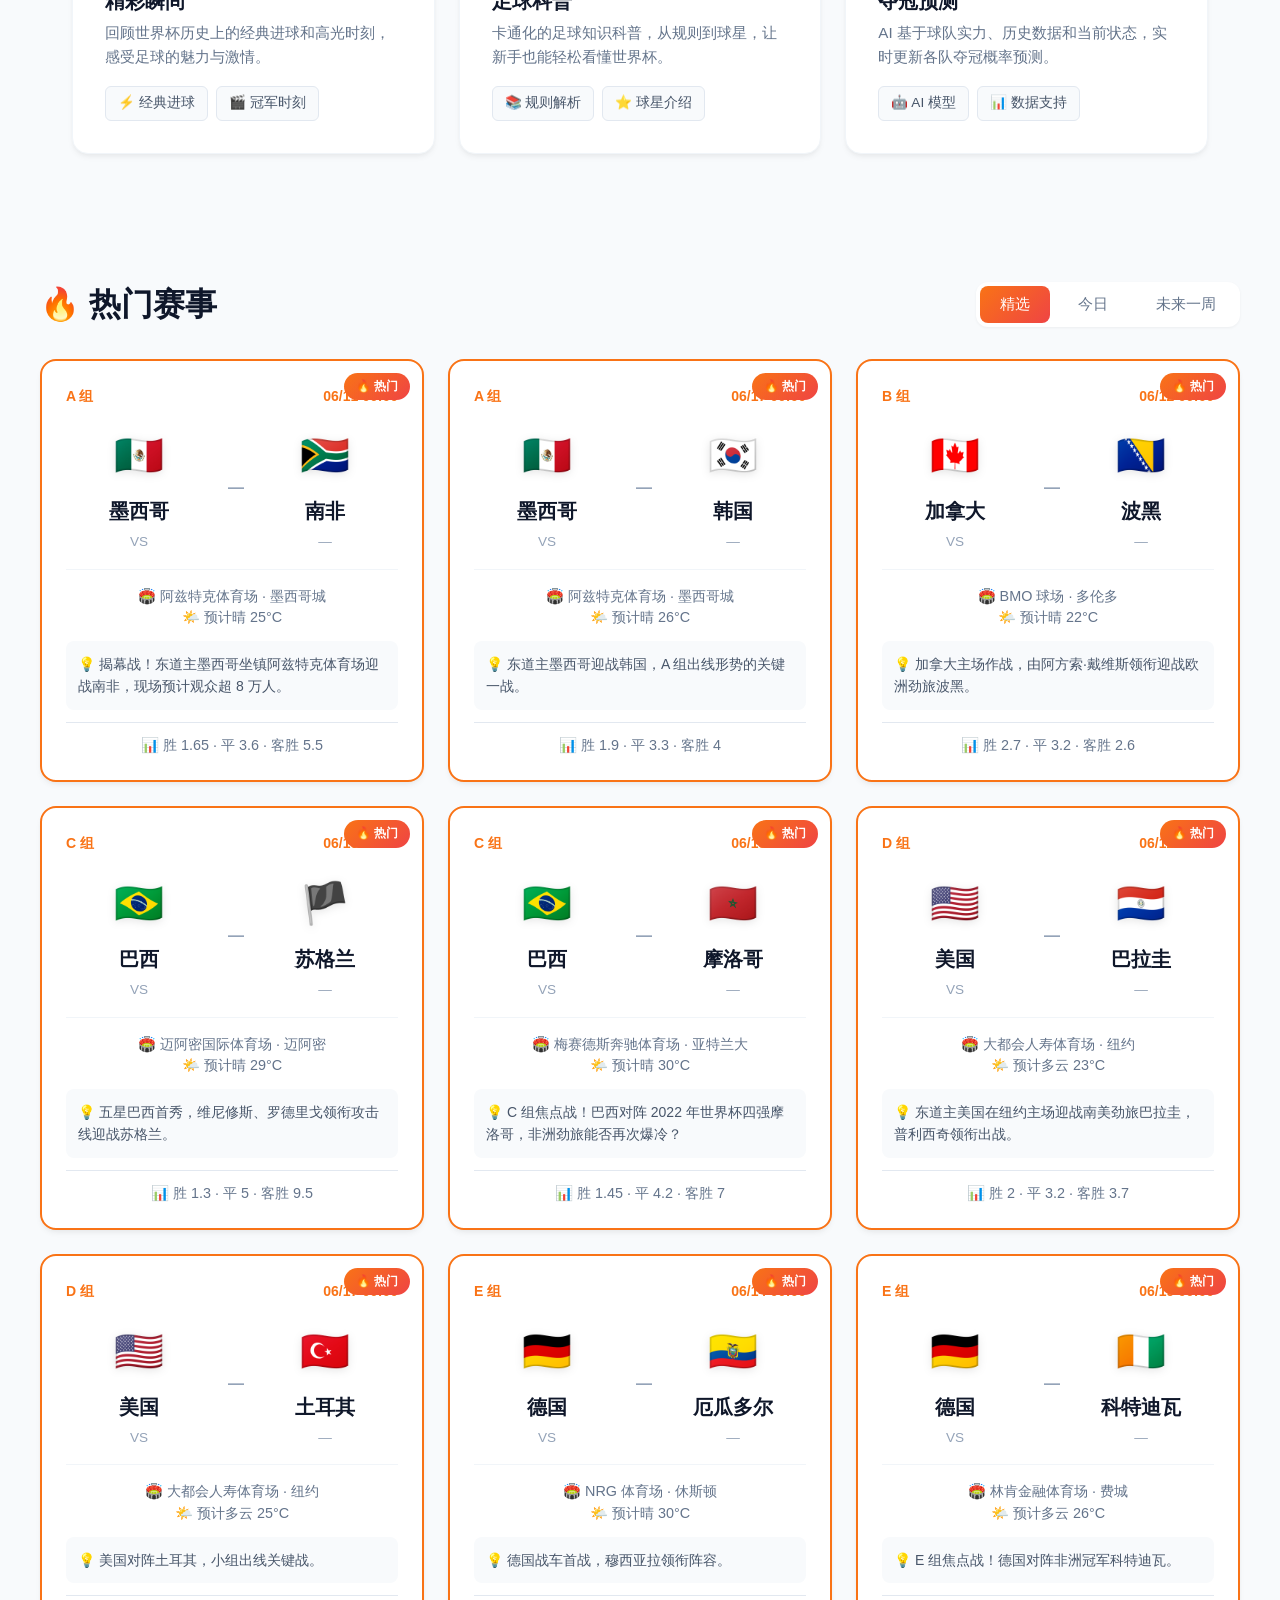
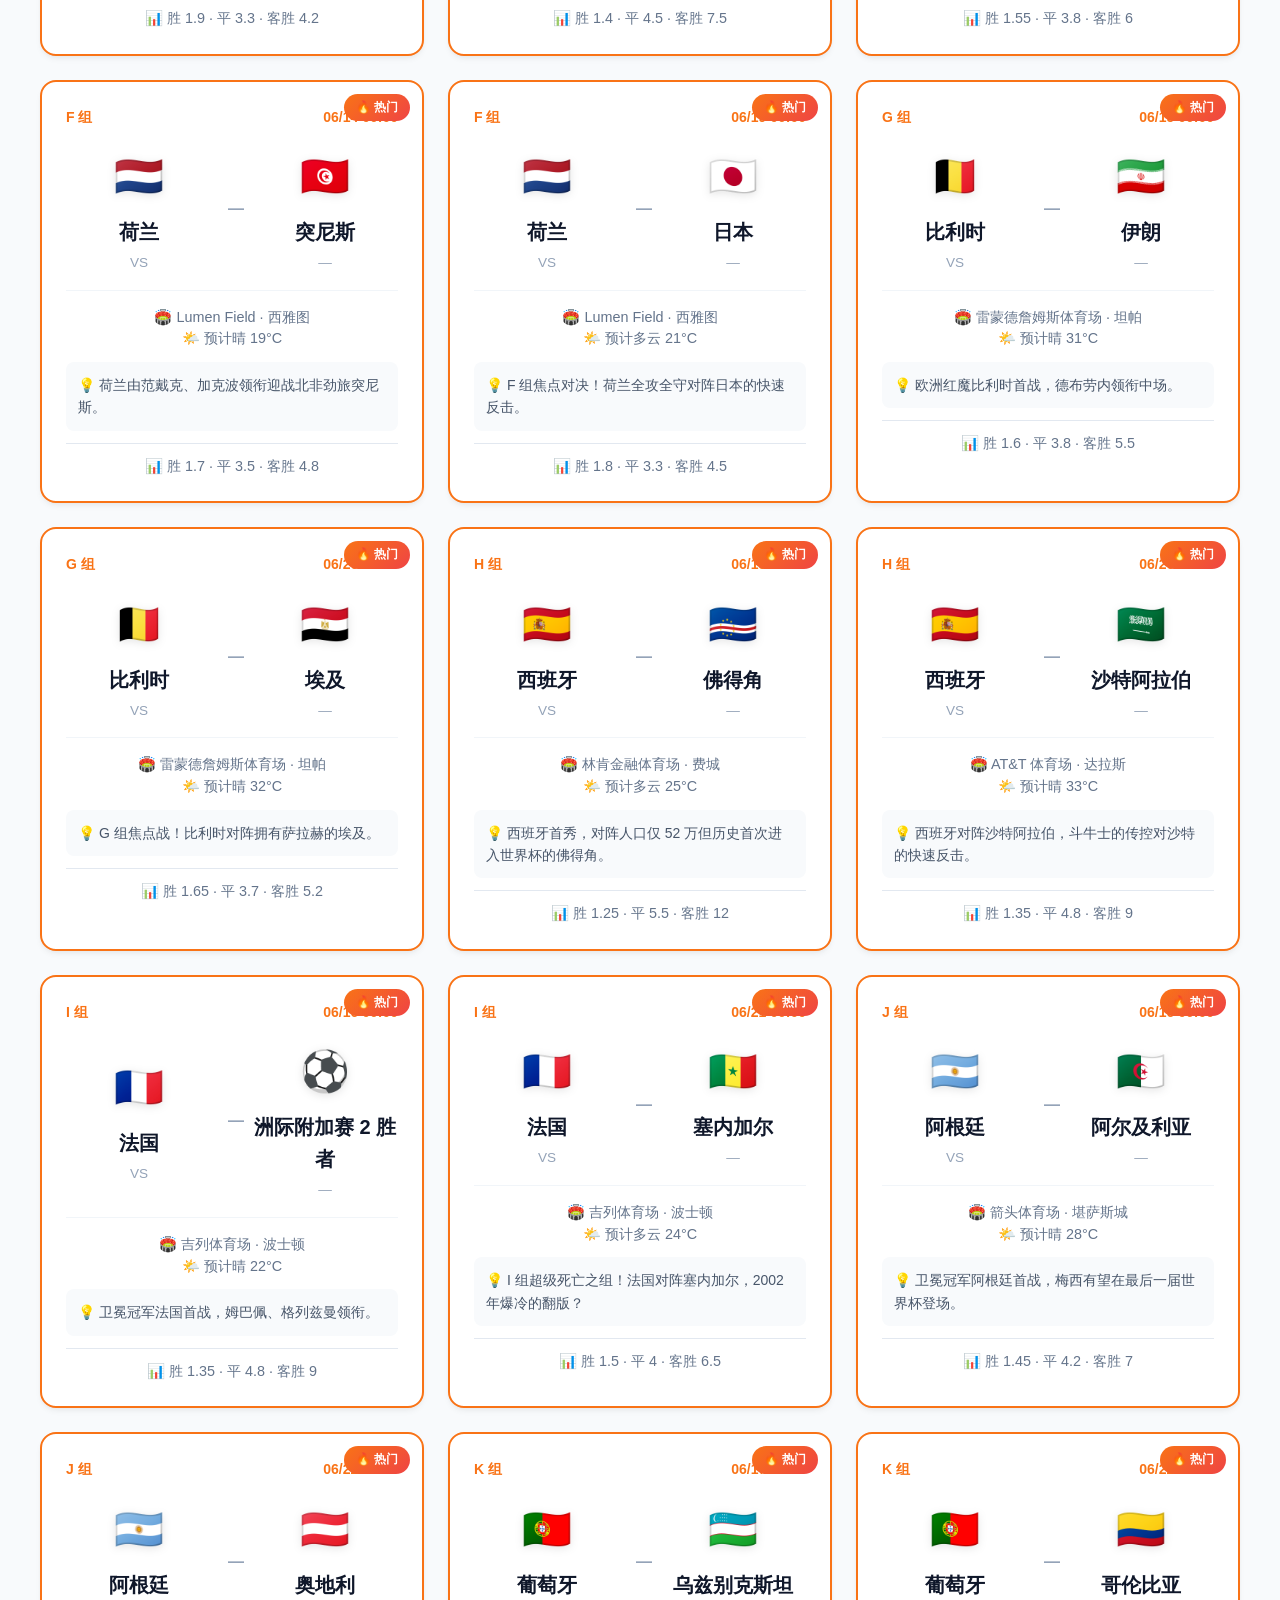
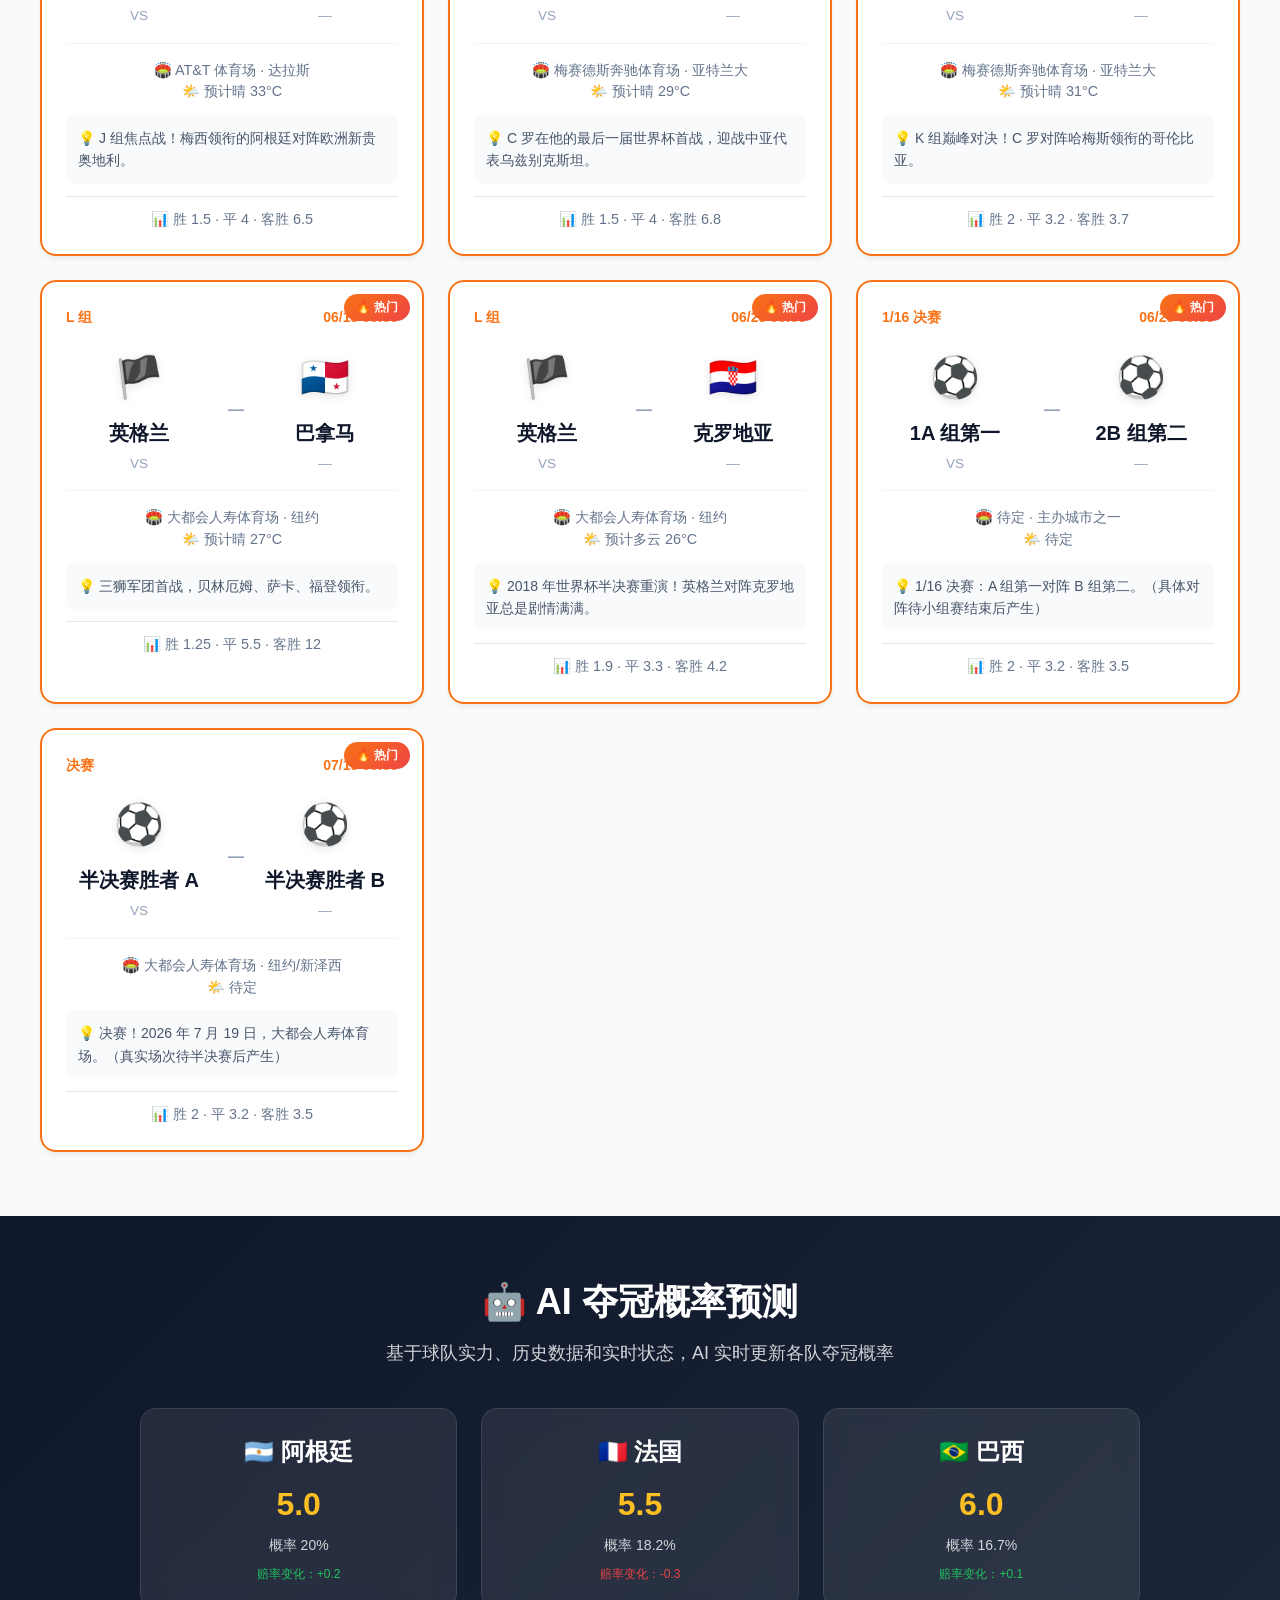
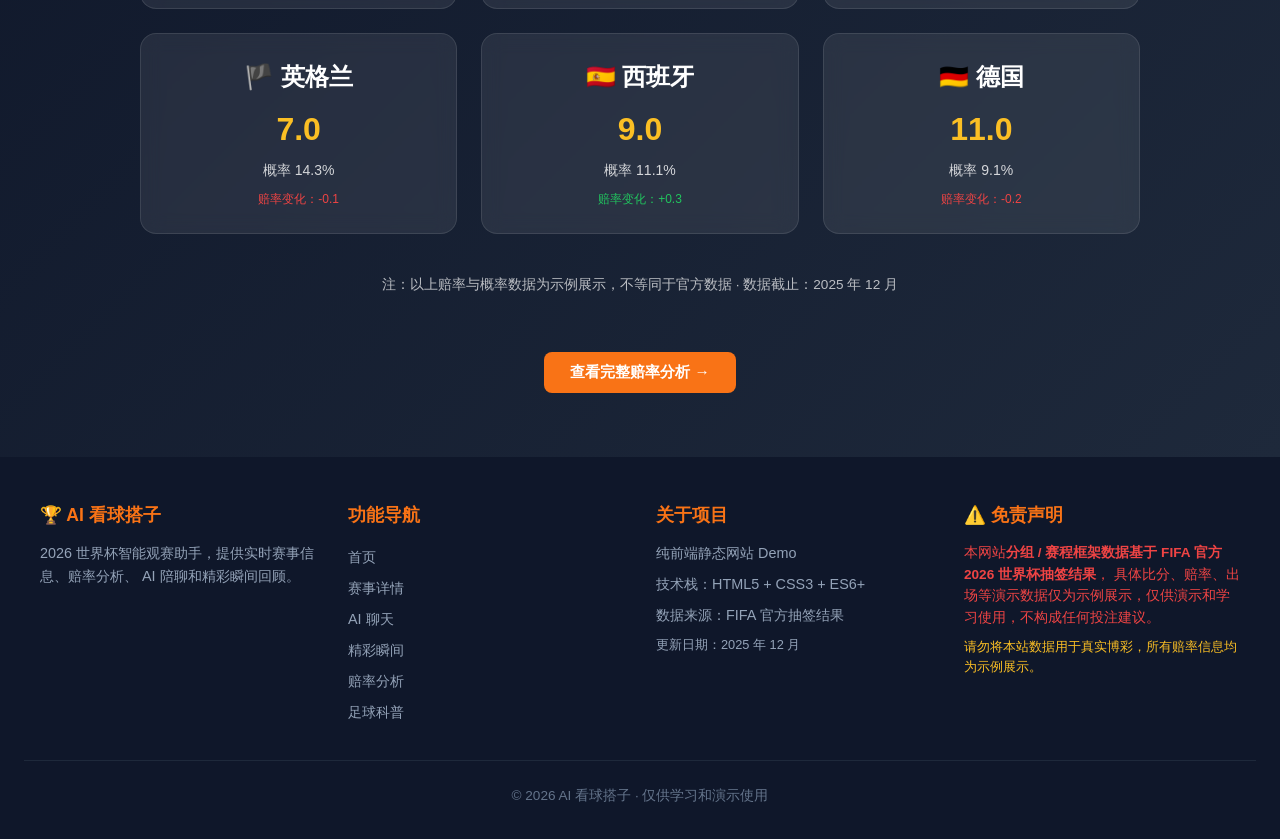
==== commit 67203fff: "fix: 更新页脚数据来源声明 & 修正 feature-card 比赛场次 64->104 - Header.js 页脚：数据来源改为 FIFA 官方抽签结果 + 更新日期 2025.12 - 免责" ====
--- a/index.html
+++ b/index.html
@@ -79,7 +79,7 @@
           全面的比赛信息、球队数据、球员资料和历史交锋记录，让你赛前知己知彼。
         </p>
         <div class="feature-card__stats">
-          <span>🗓️ 64 场比赛</span>
+          <span>🗓️ 104 场比赛</span>
           <span>🏅 48 支球队</span>
         </div>
       </a>
